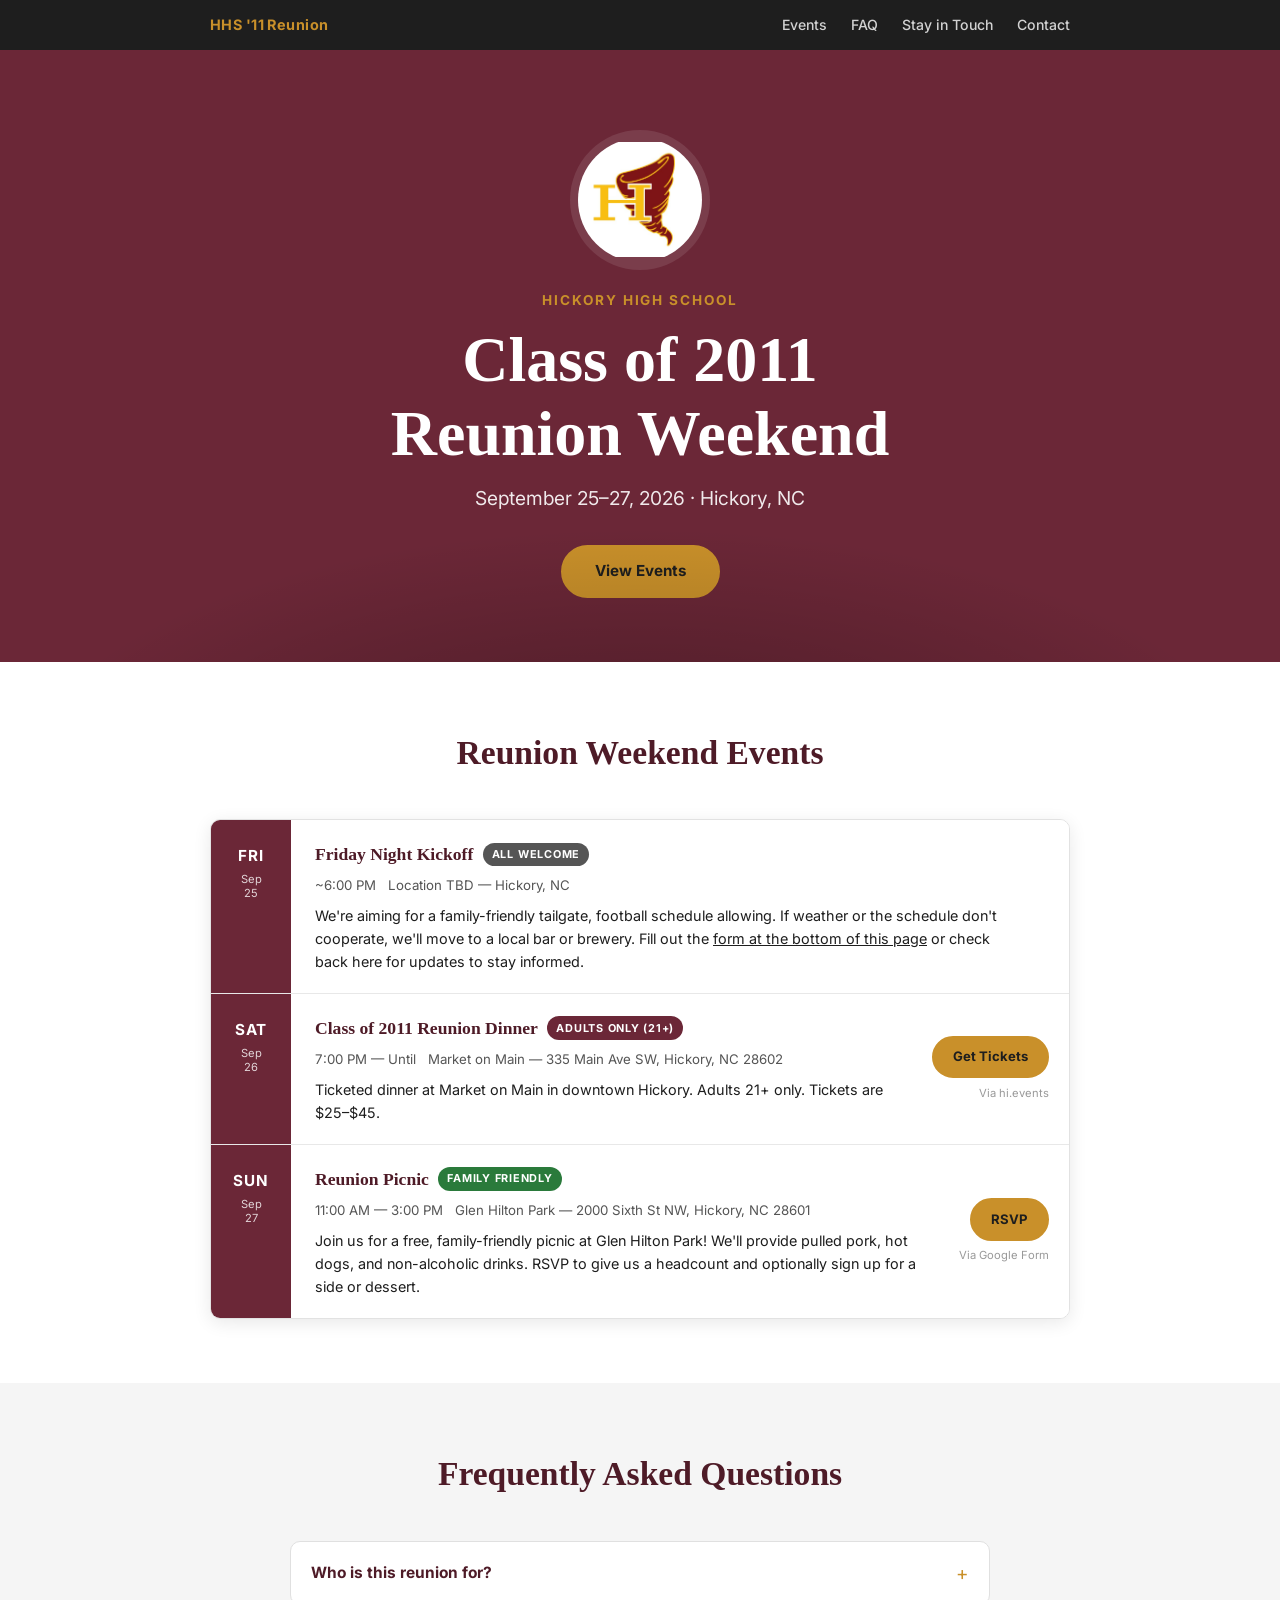
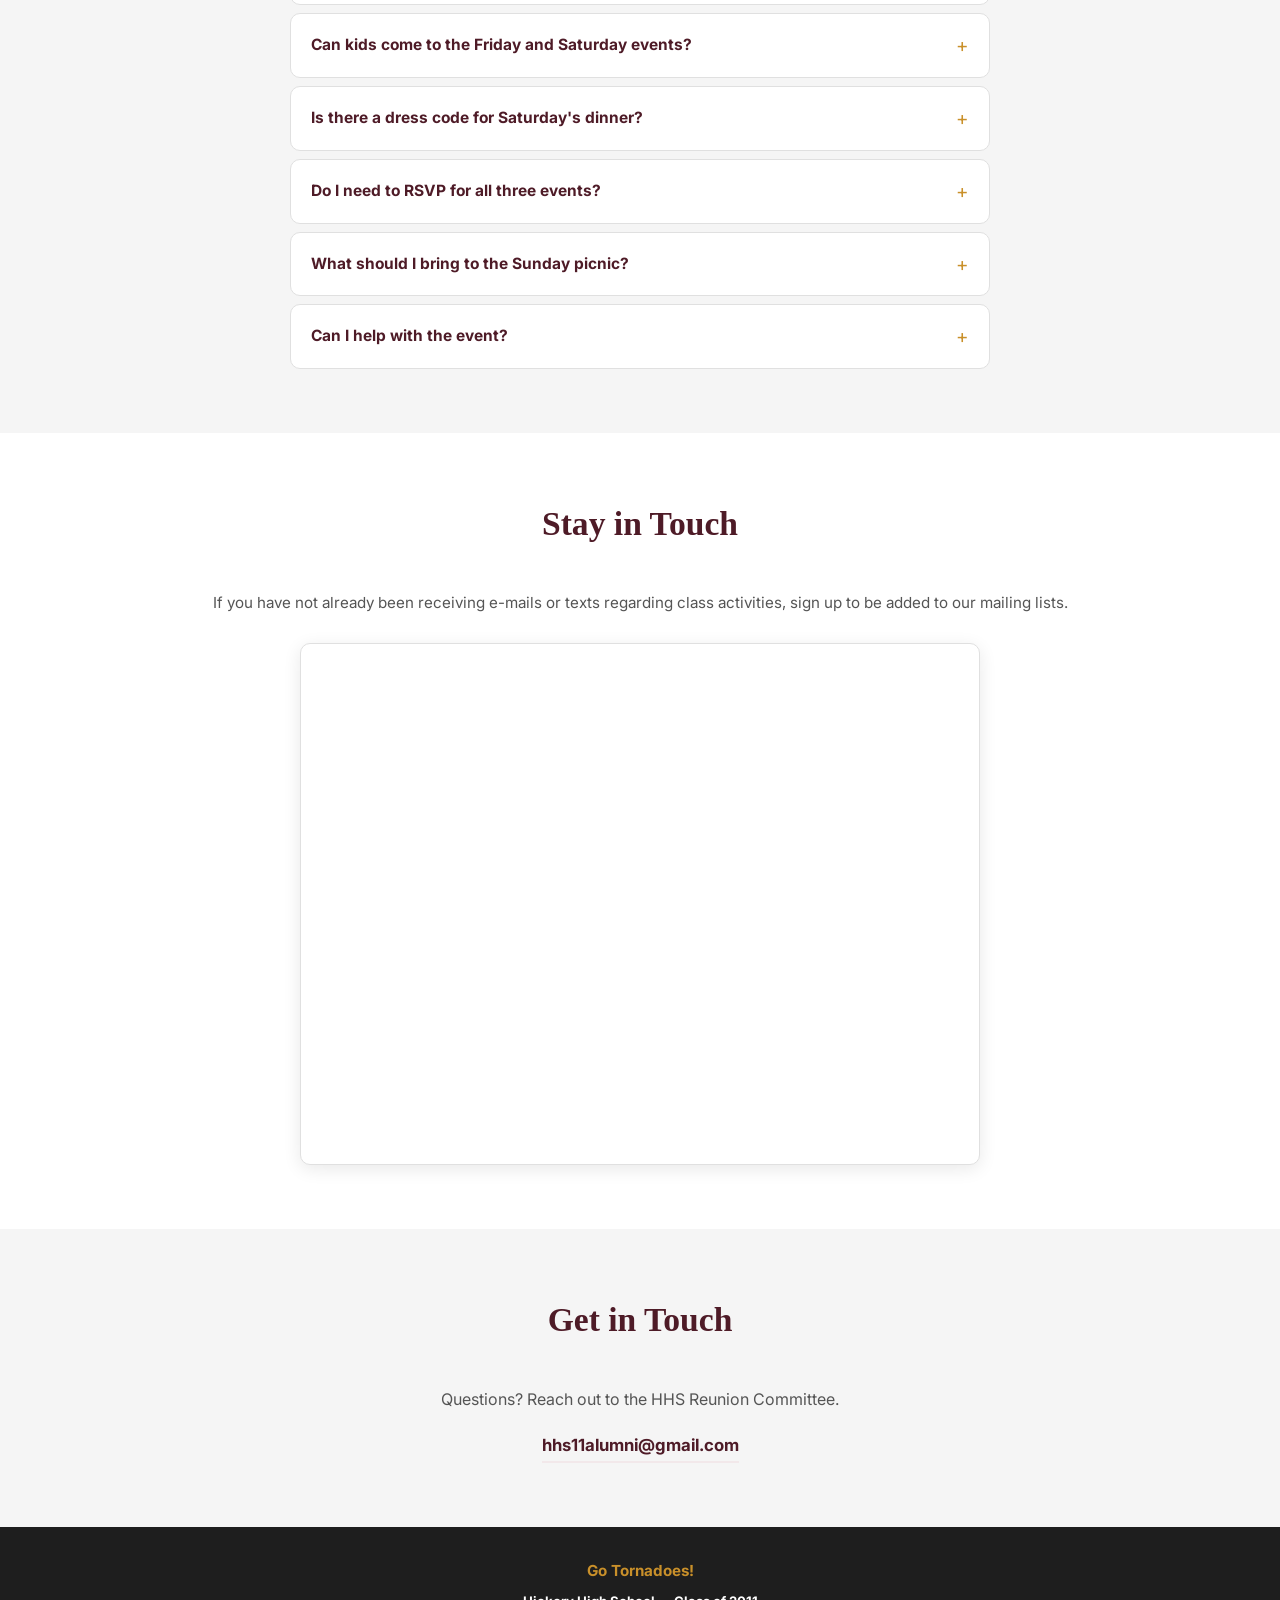
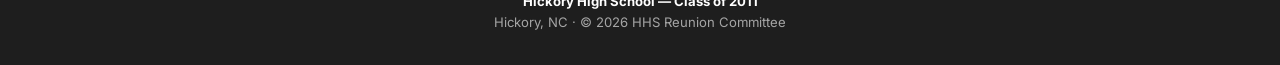
==== index.html @ 671967cd "Update copy" ====
<!DOCTYPE html>
<html lang="en">
<head>
  <meta charset="UTF-8" />
  <meta name="viewport" content="width=device-width, initial-scale=1.0" />
  <title>HHS Class of 2011 Reunion</title>
  <meta name="description" content="Hickory High School Class of 2011 Reunion — September 25–27, 2026 · Hickory, NC" />
  <link rel="preconnect" href="https://fonts.googleapis.com" />
  <link rel="preconnect" href="https://fonts.gstatic.com" crossorigin />
  <link href="https://fonts.googleapis.com/css2?family=Inter:wght@400;500;700&display=swap" rel="stylesheet" />
  <link rel="stylesheet" href="style.css" />
</head>
<body>

  <!-- ── Nav ───────────────────────────────────────────────── -->
  <nav class="site-nav" aria-label="Site navigation">
    <div class="container">
      <a class="nav-brand" href="#">HHS '11 Reunion</a>
      <ul class="nav-links">
        <li><a href="#events">Events</a></li>
        <li><a href="#faq">FAQ</a></li>
        <li><a href="#stay-in-touch">Stay in Touch</a></li>
        <li><a href="#contact">Contact</a></li>
      </ul>
    </div>
  </nav>

  <!-- ── Hero ──────────────────────────────────────────────── -->
  <header class="hero">
    <div class="container">
      <img class="hero-logo" src="logo.jpg" alt="Hickory High School Red Tornadoes" />
      <p class="hero-eyebrow">Hickory High School</p>
      <h1 class="hero-title">Class of 2011<br>Reunion Weekend</h1>
      <p class="hero-sub">September 25&ndash;27, 2026 &middot; Hickory, NC</p>
      <a class="btn btn-gold" href="#events">View Events</a>
    </div>
  </header>

  <!-- ── Events (agenda) ───────────────────────────────────── -->
  <section class="section" id="events">
    <div class="container">
      <h2 class="section-title">Reunion Weekend Events</h2>

      <div class="agenda" role="list">

        <!-- Friday -->
        <div class="agenda-row" role="listitem">
          <div class="agenda-day">
            <span class="agenda-day-name">Fri</span>
            <span class="agenda-day-date">Sep<br>25</span>
          </div>
          <div class="agenda-content">
            <div class="agenda-header">
              <span class="agenda-name">Friday Night Kickoff</span>
              <span class="event-badge badge--all">All Welcome</span>
            </div>
            <div class="agenda-meta">
              <span>~6:00 PM</span>
              <span>Location TBD &mdash; Hickory, NC</span>
            </div>
            <p class="agenda-desc">
              We're aiming for a family-friendly tailgate, football schedule allowing.
              If weather or the schedule don't cooperate, we'll move to a local bar or brewery.
              Fill out the <a href="#stay-in-touch">form at the bottom of this page</a> or check back here for updates to stay informed.
            </p>
          </div>
          <div class="agenda-action">
          </div>
        </div>

        <!-- Saturday -->
        <div class="agenda-row" role="listitem">
          <div class="agenda-day">
            <span class="agenda-day-name">Sat</span>
            <span class="agenda-day-date">Sep<br>26</span>
          </div>
          <div class="agenda-content">
            <div class="agenda-header">
              <span class="agenda-name">Class of 2011 Reunion Dinner</span>
              <span class="event-badge badge--adults">Adults Only (21+)</span>
            </div>
            <div class="agenda-meta">
              <span>7:00 PM &mdash; Until</span>
              <span>Market on Main &mdash; 335 Main Ave SW, Hickory, NC 28602</span>
            </div>
            <p class="agenda-desc">
              Ticketed dinner at Market on Main in downtown Hickory. Adults 21+ only.
              Tickets are $25&ndash;$45.
            </p>
          </div>
          <div class="agenda-action">
            <a class="btn-rsvp active" href="https://app.hi.events/event/7826/market-on-main-dinner" target="_blank" rel="noopener">Get Tickets</a>
            <span class="rsvp-label">Via hi.events</span>
          </div>
        </div>

        <!-- Sunday -->
        <div class="agenda-row" role="listitem">
          <div class="agenda-day">
            <span class="agenda-day-name">Sun</span>
            <span class="agenda-day-date">Sep<br>27</span>
          </div>
          <div class="agenda-content">
            <div class="agenda-header">
              <span class="agenda-name">Reunion Picnic</span>
              <span class="event-badge badge--family">Family Friendly</span>
            </div>
            <div class="agenda-meta">
              <span>11:00 AM &mdash; 3:00 PM</span>
              <span>Glen Hilton Park &mdash; 2000 Sixth St NW, Hickory, NC 28601</span>
            </div>
            <p class="agenda-desc">
              Join us for a free, family-friendly picnic at Glen Hilton Park!
              We'll provide pulled pork, hot dogs, and non-alcoholic drinks.
              RSVP to give us a headcount and optionally sign up for a side or dessert.
            </p>
          </div>
          <div class="agenda-action">
            <a class="btn-rsvp active" href="https://forms.gle/G8534z39bwpqiwjw9" target="_blank" rel="noopener">RSVP</a>
            <span class="rsvp-label">Via Google Form</span>
          </div>
        </div>

      </div><!-- /.agenda -->
    </div>
  </section>

  <!-- ── FAQ ──────────────────────────────────────────────────── -->
  <section class="section section--alt" id="faq">
    <div class="container">
      <h2 class="section-title">Frequently Asked Questions</h2>
      <div class="faq-list">

        <details>
          <summary>Who is this reunion for?</summary>
          <div class="faq-answer">
            <p>This reunion is open to anyone who attended Hickory High School as part of the Class of 2011 &mdash; whether or not you graduated. If you transferred or your plans changed, you're still welcome.</p>
            <p>For the Saturday evening dinner, each class member may bring one ticketed guest.</p>
          </div>
        </details>

        <details>
          <summary>Can kids come to the Friday and Saturday events?</summary>
          <div class="faq-answer">
            <p><strong>Friday:</strong> We're aiming for a family-friendly tailgate, football schedule allowing. If weather or the schedule require us to move to a bar or brewery, the event would be adults only. We'll confirm details as soon as possible.</p>
            <p><strong>Saturday dinner:</strong> Adults 21+ only.</p>
            <p><strong>Sunday picnic:</strong> Family friendly, kids are welcome!</p>
          </div>
        </details>

        <details>
          <summary>Is there a dress code for Saturday's dinner?</summary>
          <div class="faq-answer">
            <p>TBD &mdash; check back for updates as we get closer to the event.</p>
          </div>
        </details>

        <details>
          <summary>Do I need to RSVP for all three events?</summary>
          <div class="faq-answer">
            <p><strong>Friday:</strong> No RSVP needed. Sign up at the bottom of the page to receive updates on the location and details.</p>
            <p><strong>Saturday:</strong> Yes &mdash; a ticket is required. <a href="https://app.hi.events/event/7826/market-on-main-dinner" target="_blank" rel="noopener">Purchase tickets here</a>.</p>
            <p><strong>Sunday:</strong> No ticket required, but please <a href="https://forms.gle/G8534z39bwpqiwjw9" target="_blank" rel="noopener">fill out the RSVP form</a> to help us get a headcount and optionally sign up for a side or dessert.</p>
          </div>
        </details>

        <details>
          <summary>What should I bring to the Sunday picnic?</summary>
          <div class="faq-answer">
            <p>We'll be providing pulled pork, hot dogs, and drinks. Use the RSVP form to sign up for a side or dessert to share.</p>
          </div>
        </details>

        <details>
          <summary>Can I help with the event?</summary>
          <div class="faq-answer">
            <p>Yes! If you'd like to volunteer or help with any of the events, send us a message at <a href="mailto:hhs11alumni@gmail.com">hhs11alumni@gmail.com</a>.</p>
          </div>
        </details>

      </div>
    </div>
  </section>

  <!-- ── Stay in Touch ─────────────────────────────────────── -->
  <section class="section" id="stay-in-touch">
    <div class="container">
      <h2 class="section-title">Stay in Touch</h2>
      <p class="stay-intro">If you have not already been receiving e-mails or texts regarding class activities, sign up to be added to our mailing lists.</p>
      <div class="form-embed-wrapper">
        <iframe
          src="https://docs.google.com/forms/d/e/1FAIpQLSdCavh5QezKf--BuczPzMmnY-J4u5Gs0GdCN1JF66yBt_H6Gw/viewform?embedded=true"
          width="100%"
          height="520"
          frameborder="0"
          marginheight="0"
          marginwidth="0"
          title="Stay in Touch signup form"
          loading="lazy">
          Loading form&hellip;
        </iframe>
      </div>
    </div>
  </section>

  <!-- ── Contact ────────────────────────────────────────────── -->
  <section class="section section--alt" id="contact">
    <div class="container">
      <h2 class="section-title">Get in Touch</h2>
      <div class="contact-box">
        <p>Questions? Reach out to the HHS Reunion Committee.</p>
        <a class="contact-email" href="mailto:hhs11alumni@gmail.com">
          hhs11alumni@gmail.com
        </a>
      </div>
    </div>
  </section>

  <!-- ── Footer ─────────────────────────────────────────────── -->
  <footer class="site-footer">
    <div class="container">
      <span class="go-tornadoes">Go Tornadoes!</span>
      <p>
        <strong>Hickory High School &mdash; Class of 2011</strong><br>
        Hickory, NC &middot; &copy; 2026 HHS Reunion Committee
      </p>
    </div>
  </footer>

</body>
</html>
---- style.css ----
/* ── Brand tokens ─────────────────────────────────────────── */
:root {
  --garnet:       #6B2737;
  --garnet-dark:  #4e1b27;
  --garnet-light: #f2e8ea;
  --gold:         #C9902A;
  --gold-light:   #fdf6e8;
  --charcoal:     #1e1e1e;
  --gray:         #555;
  --gray-light:   #f5f5f5;
  --white:        #ffffff;

  --badge-adults: var(--garnet);
  --badge-family: #2a7a3b;
  --badge-all:    #555;

  --radius: 10px;
  --shadow: 0 4px 18px rgba(0,0,0,.09);
  --font-sans: 'Inter', system-ui, -apple-system, sans-serif;
  --font-serif: Georgia, 'Times New Roman', serif;
}

/* ── Reset ────────────────────────────────────────────────── */
*, *::before, *::after { box-sizing: border-box; margin: 0; padding: 0; }
html { scroll-behavior: smooth; }
body {
  font-family: var(--font-sans);
  color: var(--charcoal);
  background: var(--white);
  line-height: 1.6;
}
img { display: block; max-width: 100%; }
a { color: inherit; }

/* ── Utility ──────────────────────────────────────────────── */
.container {
  max-width: 900px;
  margin-inline: auto;
  padding-inline: 1.25rem;
}
.section { padding-block: 4rem; }
.section--alt { background: var(--gray-light); }
.section-title {
  font-family: var(--font-serif);
  font-size: clamp(1.6rem, 3vw, 2.1rem);
  color: var(--garnet-dark);
  text-align: center;
  margin-bottom: 2.5rem;
}

/* ── Nav ──────────────────────────────────────────────────── */
.site-nav {
  background: var(--charcoal);
  padding-block: .75rem;
  position: sticky;
  top: 0;
  z-index: 100;
}
.site-nav .container {
  display: flex;
  align-items: center;
  justify-content: space-between;
  gap: 1rem;
  flex-wrap: wrap;
}
.nav-brand {
  font-weight: 700;
  font-size: .9rem;
  color: var(--gold);
  text-decoration: none;
  letter-spacing: .03em;
}
.nav-links {
  display: flex;
  gap: 1.5rem;
  list-style: none;
}
.nav-links a {
  color: rgba(255,255,255,.8);
  text-decoration: none;
  font-size: .88rem;
  font-weight: 500;
  transition: color .2s;
}
.nav-links a:hover { color: var(--gold); }

/* ── Hero ─────────────────────────────────────────────────── */
.hero {
  background: var(--garnet);
  color: var(--white);
  text-align: center;
  padding-block: 5rem 4rem;
  position: relative;
  overflow: hidden;
}
.hero::before {
  content: '';
  position: absolute;
  inset: 0;
  background: radial-gradient(ellipse 70% 60% at 50% 120%, rgba(0,0,0,.3) 0%, transparent 70%);
  pointer-events: none;
}
.hero-eyebrow {
  font-size: .85rem;
  font-weight: 700;
  letter-spacing: .14em;
  text-transform: uppercase;
  color: var(--gold);
  margin-bottom: .75rem;
}
.hero-title {
  font-family: var(--font-serif);
  font-size: clamp(2.4rem, 6vw, 4rem);
  line-height: 1.15;
  margin-bottom: .75rem;
}
.hero-sub {
  font-size: clamp(1rem, 2.5vw, 1.2rem);
  opacity: .9;
  margin-bottom: 2rem;
}
.hero-logo {
  width: 140px;
  height: 140px;
  object-fit: contain;
  margin-inline: auto;
  margin-bottom: 1.25rem;
  border-radius: 50%;
  background: rgba(255,255,255,.1);
  padding: .5rem;
}
.btn {
  display: inline-block;
  padding: .75rem 2rem;
  border-radius: 50px;
  font-weight: 700;
  font-size: .95rem;
  text-decoration: none;
  transition: background .2s, color .2s, transform .15s;
  cursor: pointer;
}
.btn-gold {
  background: var(--gold);
  color: var(--charcoal);
  border: 2px solid var(--gold);
}
.btn-gold:hover { background: transparent; color: var(--gold); transform: translateY(-2px); }

/* ── Agenda ───────────────────────────────────────────────── */
.agenda {
  border: 1px solid #e2e2e2;
  border-radius: var(--radius);
  overflow: hidden;
  box-shadow: var(--shadow);
}

.agenda-row {
  display: grid;
  grid-template-columns: 80px 1fr auto;
  gap: 0;
  align-items: start;
  border-bottom: 1px solid #e8e8e8;
  background: var(--white);
  transition: background .15s;
}
.agenda-row:last-child { border-bottom: none; }
.agenda-row:hover { background: var(--gold-light); }

/* Day label column */
.agenda-day {
  background: var(--garnet);
  color: var(--white);
  padding: 1.5rem .75rem;
  text-align: center;
  display: flex;
  flex-direction: column;
  align-items: center;
  justify-content: flex-start;
  align-self: stretch;
}
.agenda-day-name {
  font-weight: 700;
  font-size: .95rem;
  letter-spacing: .05em;
  text-transform: uppercase;
}
.agenda-day-date {
  font-size: .7rem;
  opacity: .8;
  margin-top: .2rem;
  line-height: 1.3;
}

/* Main content column */
.agenda-content {
  padding: 1.25rem 1.5rem;
  display: flex;
  flex-direction: column;
  gap: .4rem;
}
.agenda-header {
  display: flex;
  align-items: center;
  gap: .6rem;
  flex-wrap: wrap;
}
.agenda-name {
  font-family: var(--font-serif);
  font-size: 1.1rem;
  color: var(--garnet-dark);
  font-weight: 700;
}
.event-badge {
  display: inline-block;
  font-size: .68rem;
  font-weight: 700;
  letter-spacing: .07em;
  text-transform: uppercase;
  color: var(--white);
  padding: .2rem .55rem;
  border-radius: 50px;
}
.badge--adults { background: var(--badge-adults); }
.badge--family { background: var(--badge-family); }
.badge--all    { background: var(--badge-all); }

.agenda-meta {
  font-size: .83rem;
  color: var(--gray);
  display: flex;
  flex-wrap: wrap;
  gap: .2rem .75rem;
}
.agenda-desc {
  font-size: .9rem;
  color: var(--charcoal);
  margin-top: .1rem;
}

/* RSVP column */
.agenda-action {
  padding: 1.25rem 1.25rem 1.25rem .5rem;
  display: flex;
  flex-direction: column;
  align-items: flex-end;
  justify-content: center;
  gap: .4rem;
  align-self: stretch;
}
.btn-rsvp {
  white-space: nowrap;
  display: inline-block;
  padding: .55rem 1.2rem;
  border-radius: 50px;
  font-weight: 700;
  font-size: .82rem;
  text-decoration: none;
  background: var(--gray-light);
  color: var(--gray);
  border: 2px solid #d0d0d0;
  cursor: default;
  transition: background .2s, color .2s, transform .15s;
}
.btn-rsvp.active {
  background: var(--gold);
  color: var(--charcoal);
  border-color: var(--gold);
  cursor: pointer;
}
.btn-rsvp.active:hover { background: #b07d22; border-color: #b07d22; transform: translateY(-1px); }
.rsvp-label {
  font-size: .7rem;
  color: #999;
  white-space: nowrap;
}

/* Mobile: stack columns */
@media (max-width: 600px) {
  .agenda-row {
    grid-template-columns: 64px 1fr;
    grid-template-rows: auto auto;
  }
  .agenda-day {
    grid-row: 1;
    grid-column: 1;
    padding: 1rem .5rem;
  }
  .agenda-content {
    grid-row: 1;
    grid-column: 2;
    padding: 1rem;
  }
  .agenda-action {
    grid-row: 2;
    grid-column: 1 / -1;
    flex-direction: row;
    align-items: center;
    justify-content: flex-end;
    padding: .75rem 1rem;
    border-top: 1px solid #eee;
  }
}

/* ── FAQ ──────────────────────────────────────────────────── */
.faq-list {
  max-width: 700px;
  margin-inline: auto;
  display: flex;
  flex-direction: column;
  gap: .5rem;
}
.faq-list details {
  border: 1px solid #e0e0e0;
  border-radius: var(--radius);
  background: var(--white);
  overflow: hidden;
}
.faq-list details[open] {
  border-color: var(--garnet-light);
}
.faq-list summary {
  font-weight: 700;
  font-size: .97rem;
  padding: 1rem 1.25rem;
  cursor: pointer;
  list-style: none;
  display: flex;
  justify-content: space-between;
  align-items: center;
  gap: 1rem;
  color: var(--garnet-dark);
}
.faq-list summary::-webkit-details-marker { display: none; }
.faq-list summary::after {
  content: '+';
  font-size: 1.2rem;
  font-weight: 400;
  color: var(--gold);
  flex-shrink: 0;
  transition: transform .2s;
}
.faq-list details[open] summary::after {
  transform: rotate(45deg);
}
.faq-list details[open] summary {
  border-bottom: 1px solid var(--garnet-light);
}
.faq-answer {
  padding: 1rem 1.25rem;
  font-size: .92rem;
  color: var(--charcoal);
  line-height: 1.65;
}
.faq-answer p + p { margin-top: .6rem; }

/* ── Stay in Touch ────────────────────────────────────────── */
.stay-intro {
  text-align: center;
  color: var(--gray);
  font-size: .95rem;
  margin-bottom: 1.75rem;
}
.form-embed-wrapper {
  max-width: 680px;
  margin-inline: auto;
  border: 1px solid #e0e0e0;
  border-radius: var(--radius);
  overflow: hidden;
  box-shadow: var(--shadow);
  background: var(--white);
}
.form-embed-wrapper iframe {
  display: block;
  width: 100%;
}

/* ── Contact ──────────────────────────────────────────────── */
.contact-box {
  max-width: 500px;
  margin-inline: auto;
  text-align: center;
}
.contact-box p { color: var(--gray); margin-bottom: 1.25rem; }
.contact-email {
  display: inline-block;
  font-size: 1.05rem;
  font-weight: 700;
  color: var(--garnet-dark);
  text-decoration: none;
  border-bottom: 2px solid var(--garnet-light);
  padding-bottom: .1rem;
  transition: border-color .2s;
}
.contact-email:hover { border-color: var(--garnet); }

/* ── Footer ───────────────────────────────────────────────── */
.site-footer {
  background: var(--charcoal);
  color: rgba(255,255,255,.6);
  text-align: center;
  padding-block: 2rem;
  font-size: .82rem;
}
.site-footer strong { color: var(--white); }
.site-footer .go-tornadoes {
  color: var(--gold);
  font-weight: 700;
  font-size: .95rem;
  display: block;
  margin-bottom: .5rem;
}
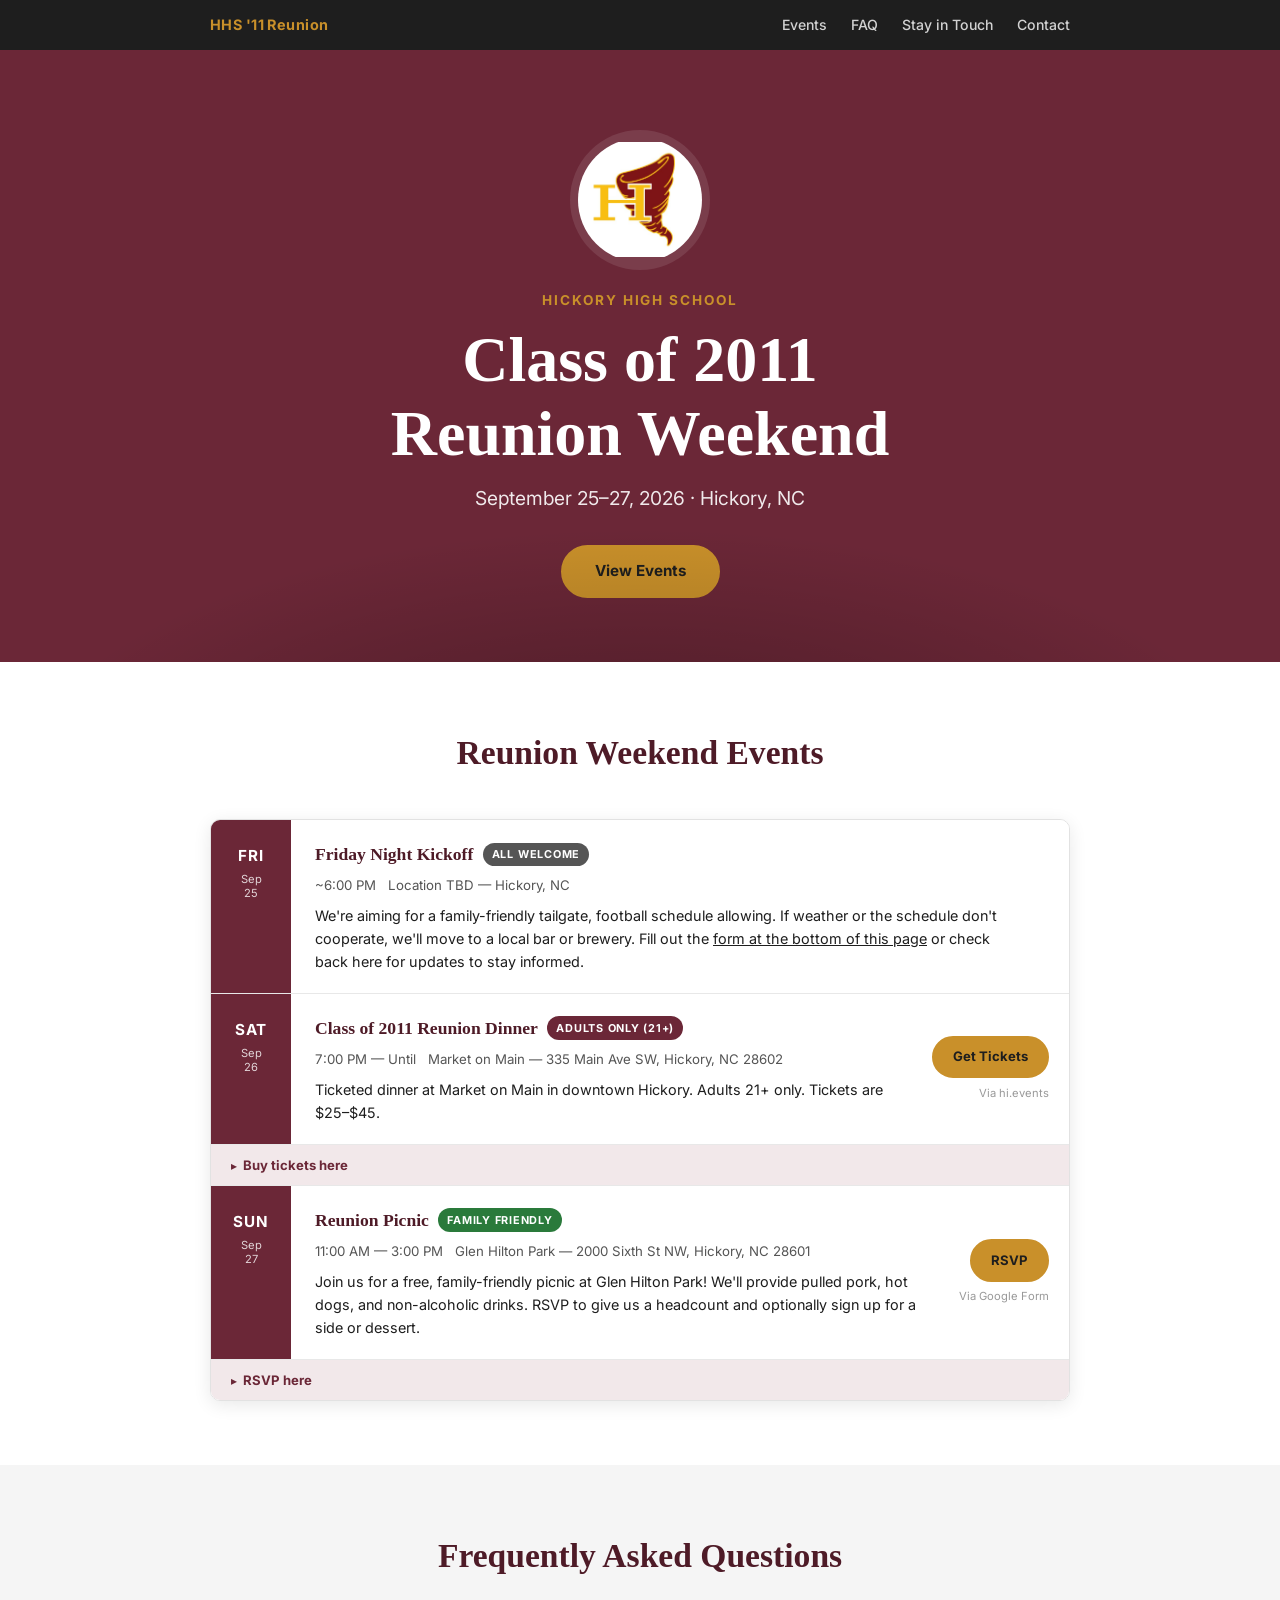
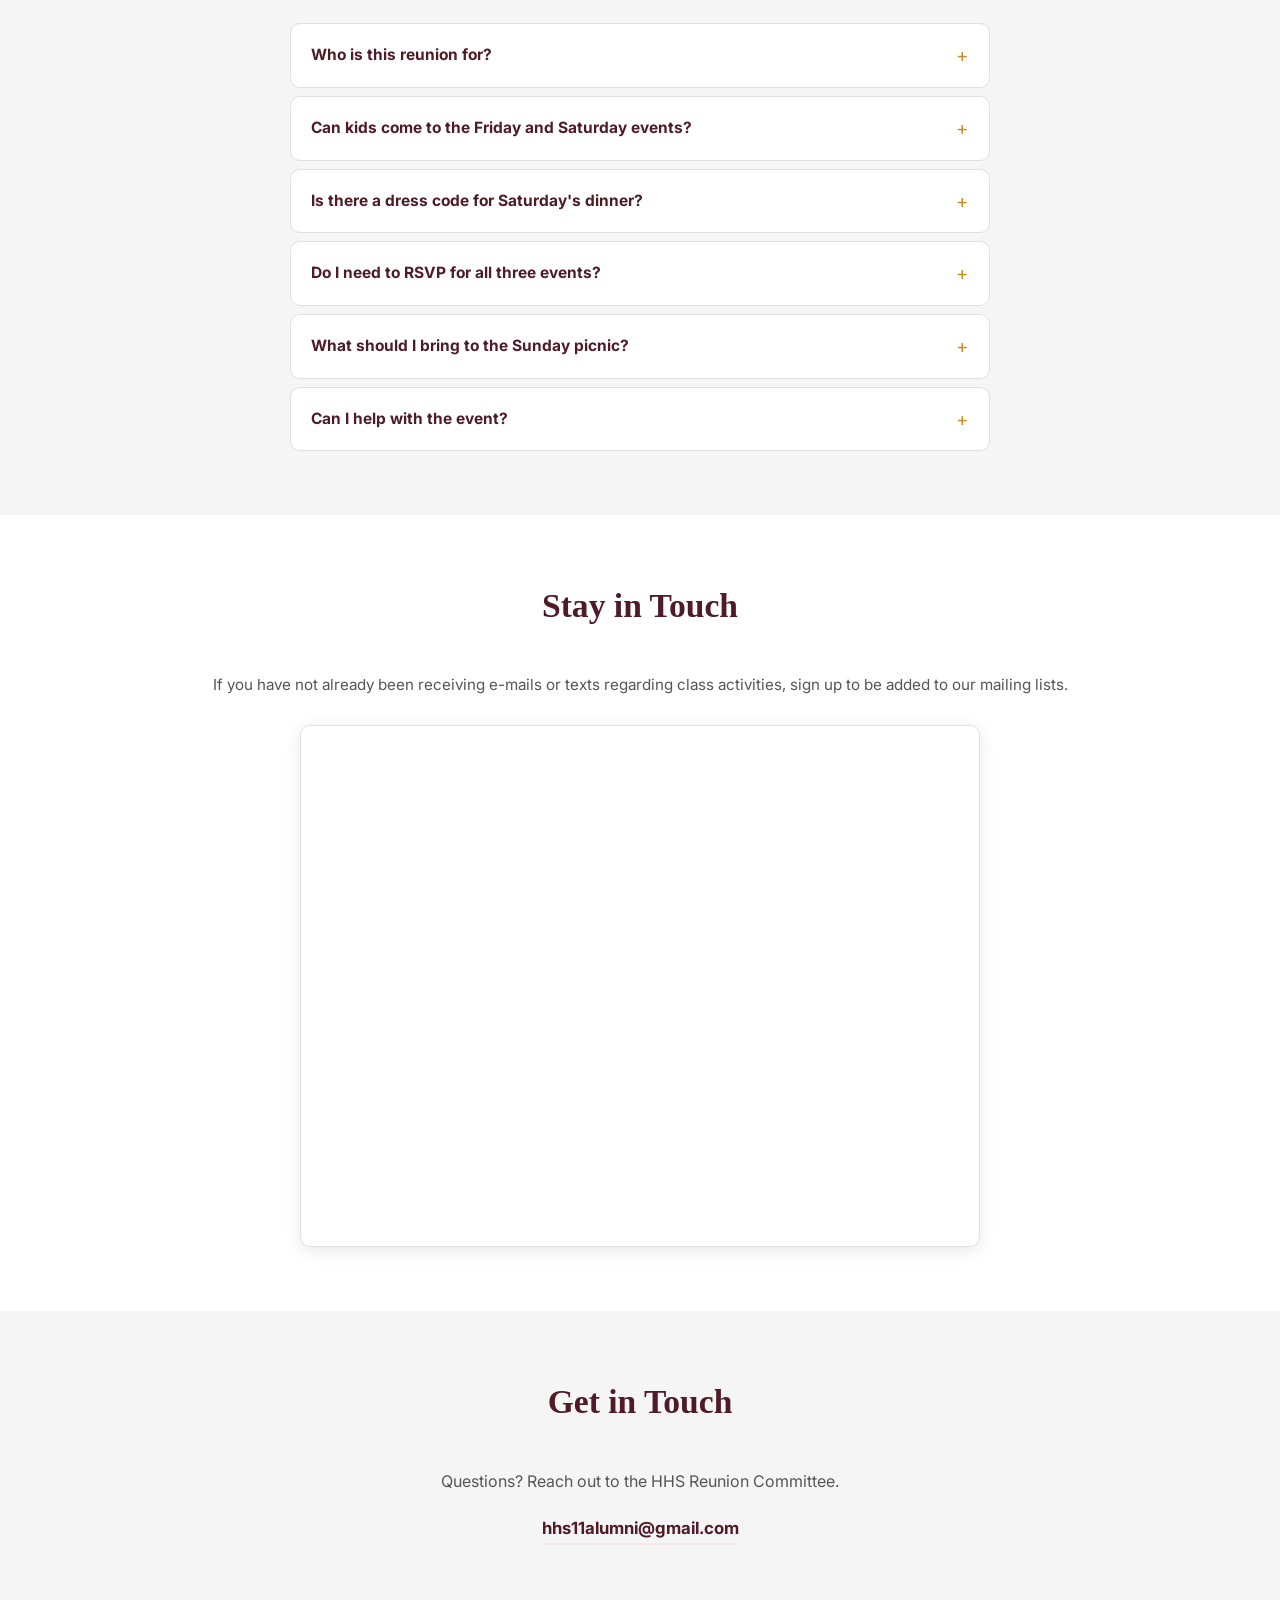
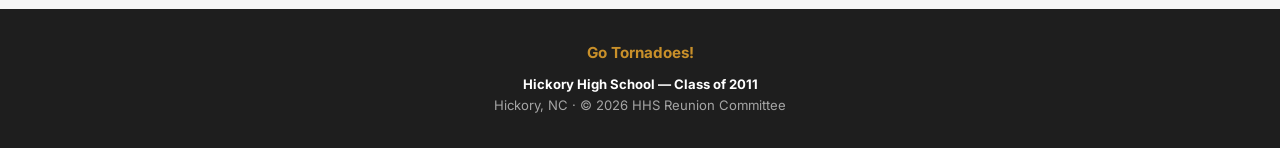
==== commit 03d0593a: "Add embedded widgets for RSVPs" ====
--- a/index.html
+++ b/index.html
@@ -92,6 +92,25 @@
             <a class="btn-rsvp active" href="https://app.hi.events/event/7826/market-on-main-dinner" target="_blank" rel="noopener">Get Tickets</a>
             <span class="rsvp-label">Via hi.events</span>
           </div>
+          <details class="agenda-embed">
+            <summary>Buy tickets here</summary>
+            <div class="agenda-embed-body">
+              <div data-hievents-id="7826"
+                data-hievents-primary-color="#820e0eff"
+                data-hievents-primary-text-color="#000000"
+                data-hievents-secondary-color="#f6ae5c"
+                data-hievents-secondary-text-color="#ffffff"
+                data-hievents-background-color="#ffffff"
+                data-hievents-widget-type="widget"
+                data-hievents-widget-version="1.0"
+                data-hievents-locale="en"
+                data-hievents-padding="20px"
+                data-hievents-autoresize="true"
+                data-hievents-continue-button-text="Continue"
+                class="hievents-widget">
+              </div>
+            </div>
+          </details>
         </div>
 
         <!-- Sunday -->
@@ -119,6 +138,19 @@
             <a class="btn-rsvp active" href="https://forms.gle/G8534z39bwpqiwjw9" target="_blank" rel="noopener">RSVP</a>
             <span class="rsvp-label">Via Google Form</span>
           </div>
+          <details class="agenda-embed">
+            <summary>RSVP here</summary>
+            <div class="agenda-embed-body">
+              <iframe
+                src="https://docs.google.com/forms/d/e/1FAIpQLScFFA4aAzyk_9C_FlSV6OvyWtxYTre0NOETAGN-IoZAKgzz3w/viewform?embedded=true"
+                width="100%"
+                height="600"
+                title="Sunday Picnic RSVP form"
+                loading="lazy">
+                Loading form&hellip;
+              </iframe>
+            </div>
+          </details>
         </div>
 
       </div><!-- /.agenda -->
@@ -227,5 +259,6 @@
     </div>
   </footer>
 
+  <script async src="https://app.hi.events/widget.js"></script>
 </body>
 </html>
--- a/style.css
+++ b/style.css
@@ -353,6 +353,41 @@
 }
 .faq-answer p + p { margin-top: .6rem; }
 
+/* ── Agenda embed (expandable form inside a row) ─────────── */
+.agenda-embed {
+  grid-column: 1 / -1;
+  border-top: 1px solid #e8e8e8;
+}
+.agenda-embed summary {
+  list-style: none;
+  cursor: pointer;
+  padding: .6rem 1.25rem;
+  font-size: .82rem;
+  font-weight: 700;
+  color: var(--garnet);
+  display: flex;
+  align-items: center;
+  gap: .4rem;
+  user-select: none;
+  background: var(--garnet-light);
+}
+.agenda-embed summary::-webkit-details-marker { display: none; }
+.agenda-embed summary::before {
+  content: '▸';
+  font-size: .75rem;
+  transition: transform .2s;
+}
+.agenda-embed[open] summary::before { transform: rotate(90deg); }
+.agenda-embed-body {
+  padding: 1.25rem;
+  background: var(--white);
+}
+.agenda-embed-body iframe {
+  display: block;
+  width: 100%;
+  border: none;
+}
+
 /* ── Stay in Touch ────────────────────────────────────────── */
 .stay-intro {
   text-align: center;
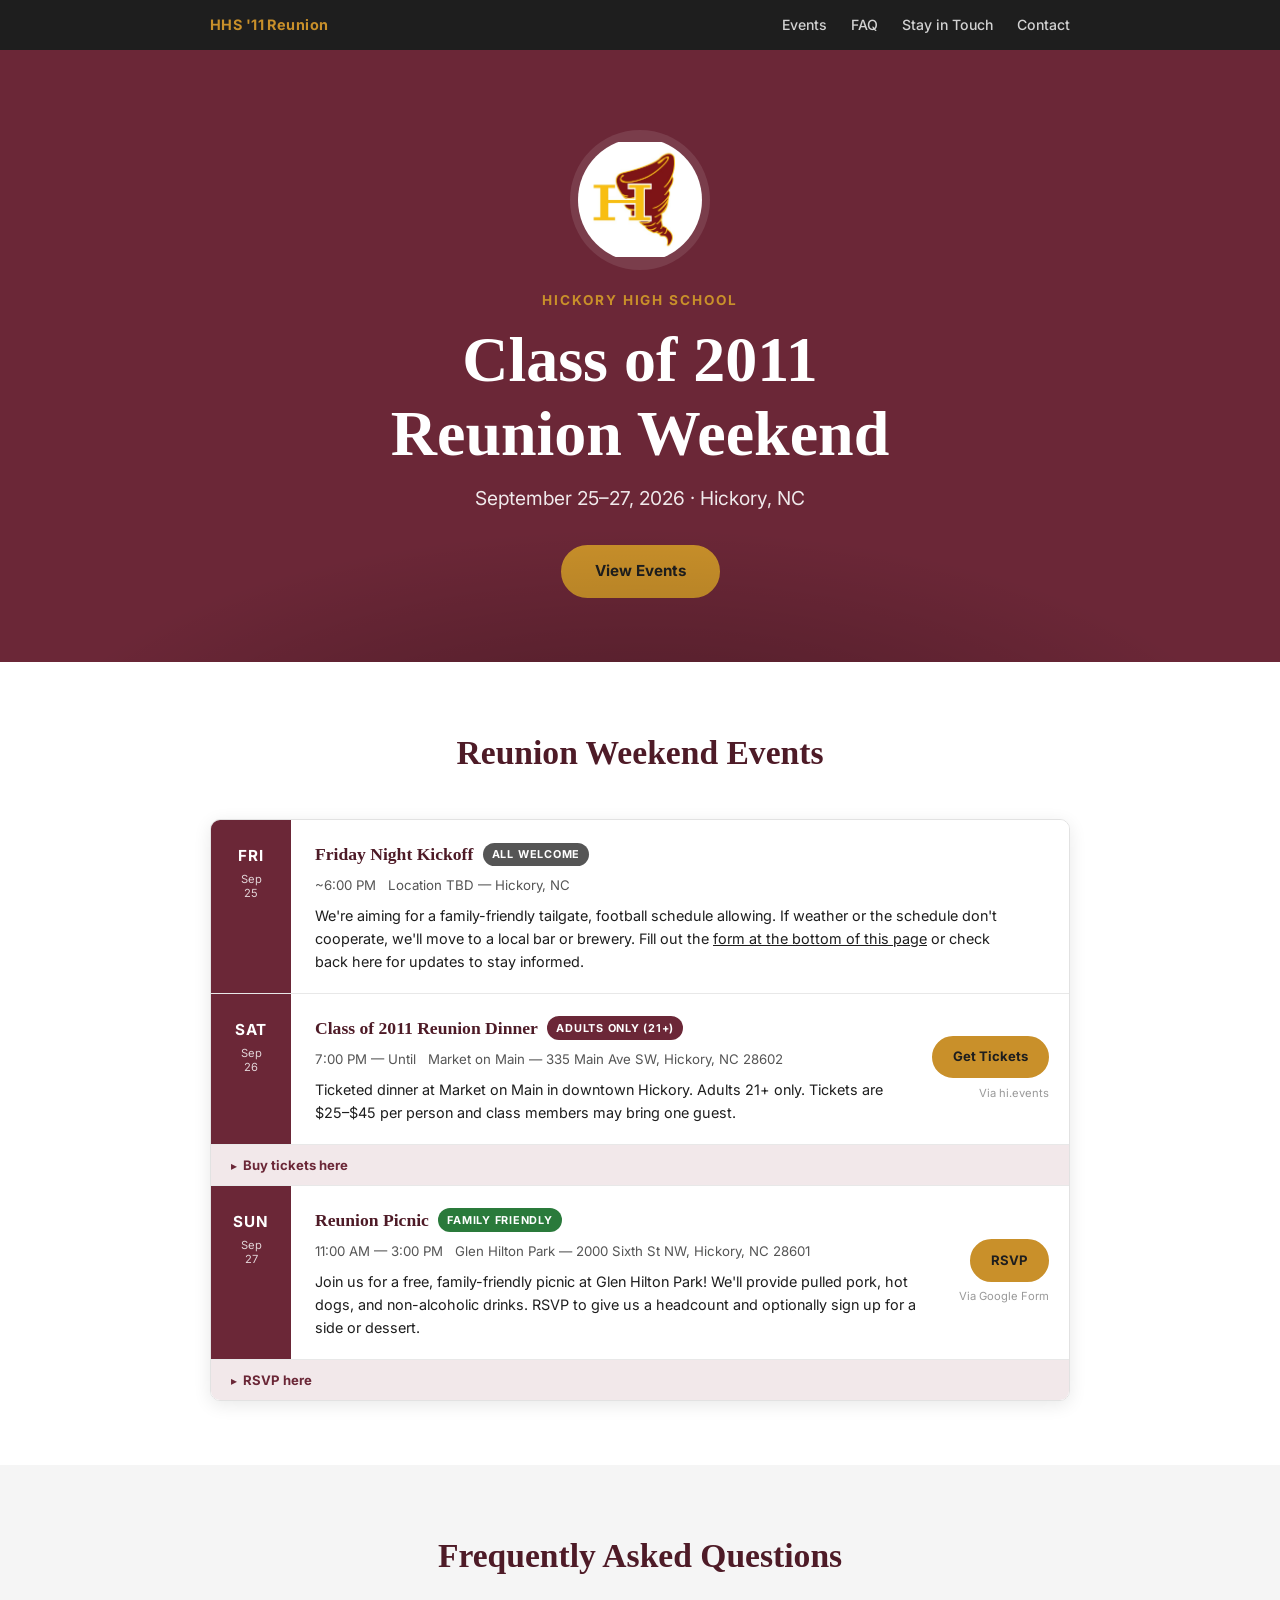
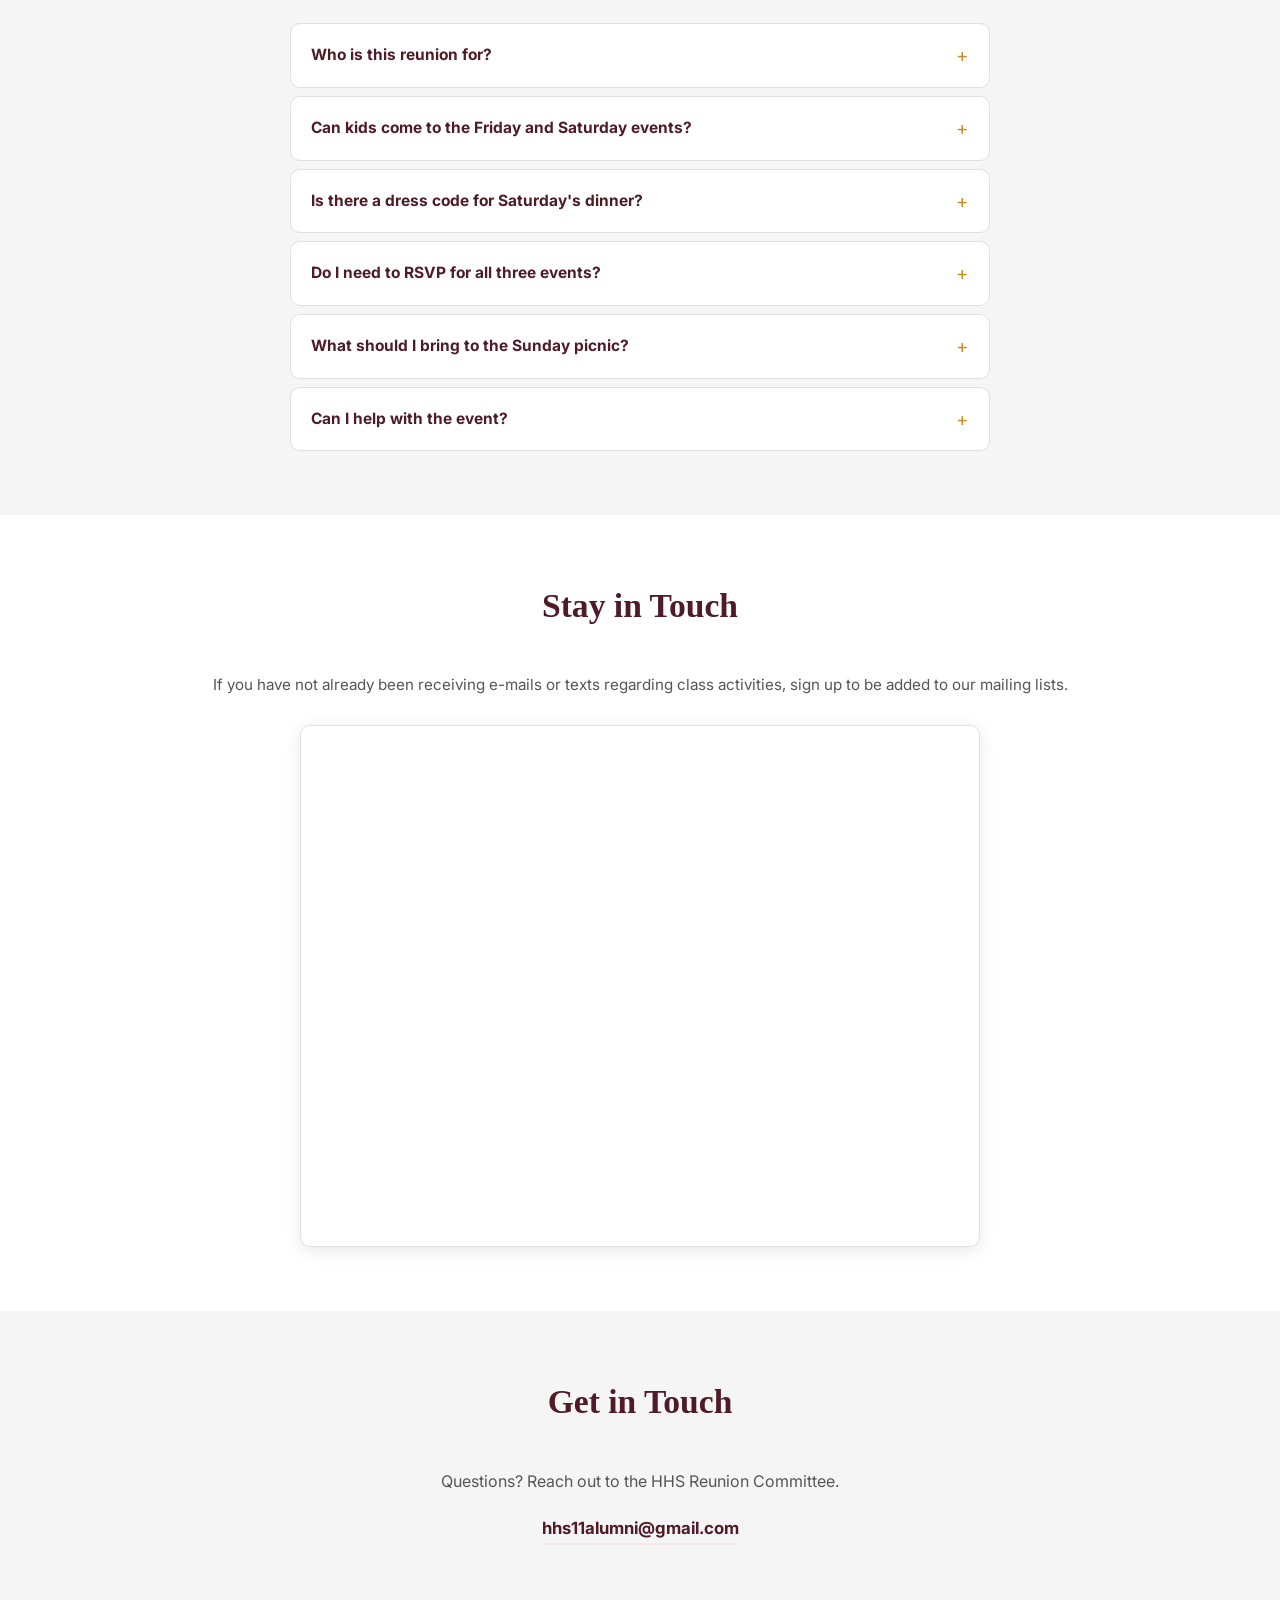
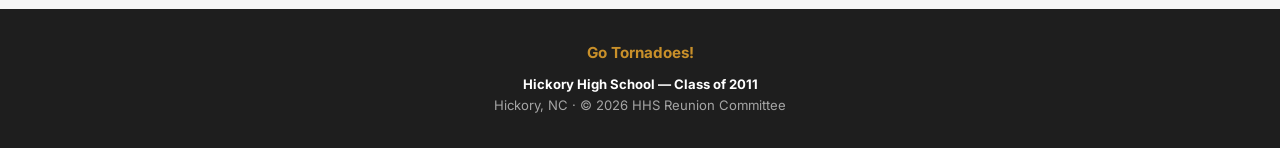
==== commit 46245eec: "Clarify ticketing as per person" ====
--- a/index.html
+++ b/index.html
@@ -85,7 +85,7 @@
             </div>
             <p class="agenda-desc">
               Ticketed dinner at Market on Main in downtown Hickory. Adults 21+ only.
-              Tickets are $25&ndash;$45.
+              Tickets are $25&ndash;$45 per person and class members may bring one guest.
             </p>
           </div>
           <div class="agenda-action">
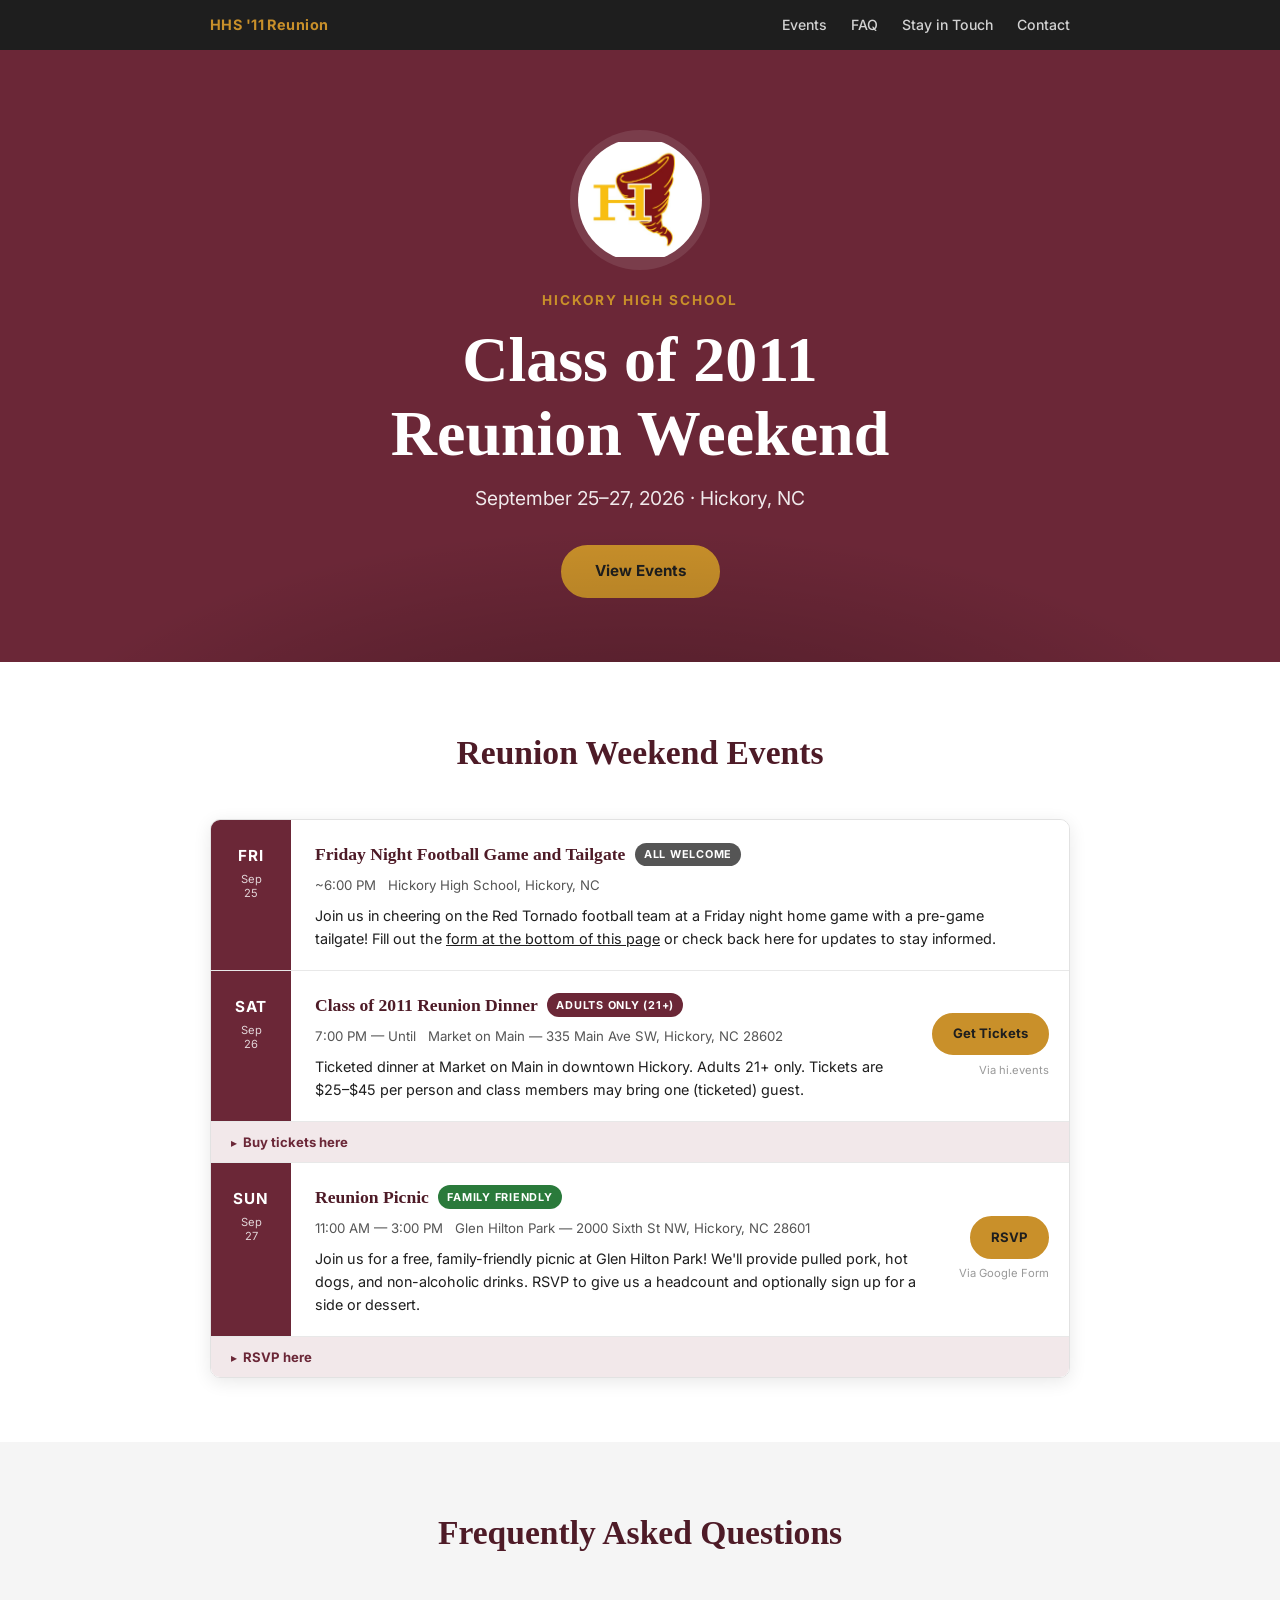
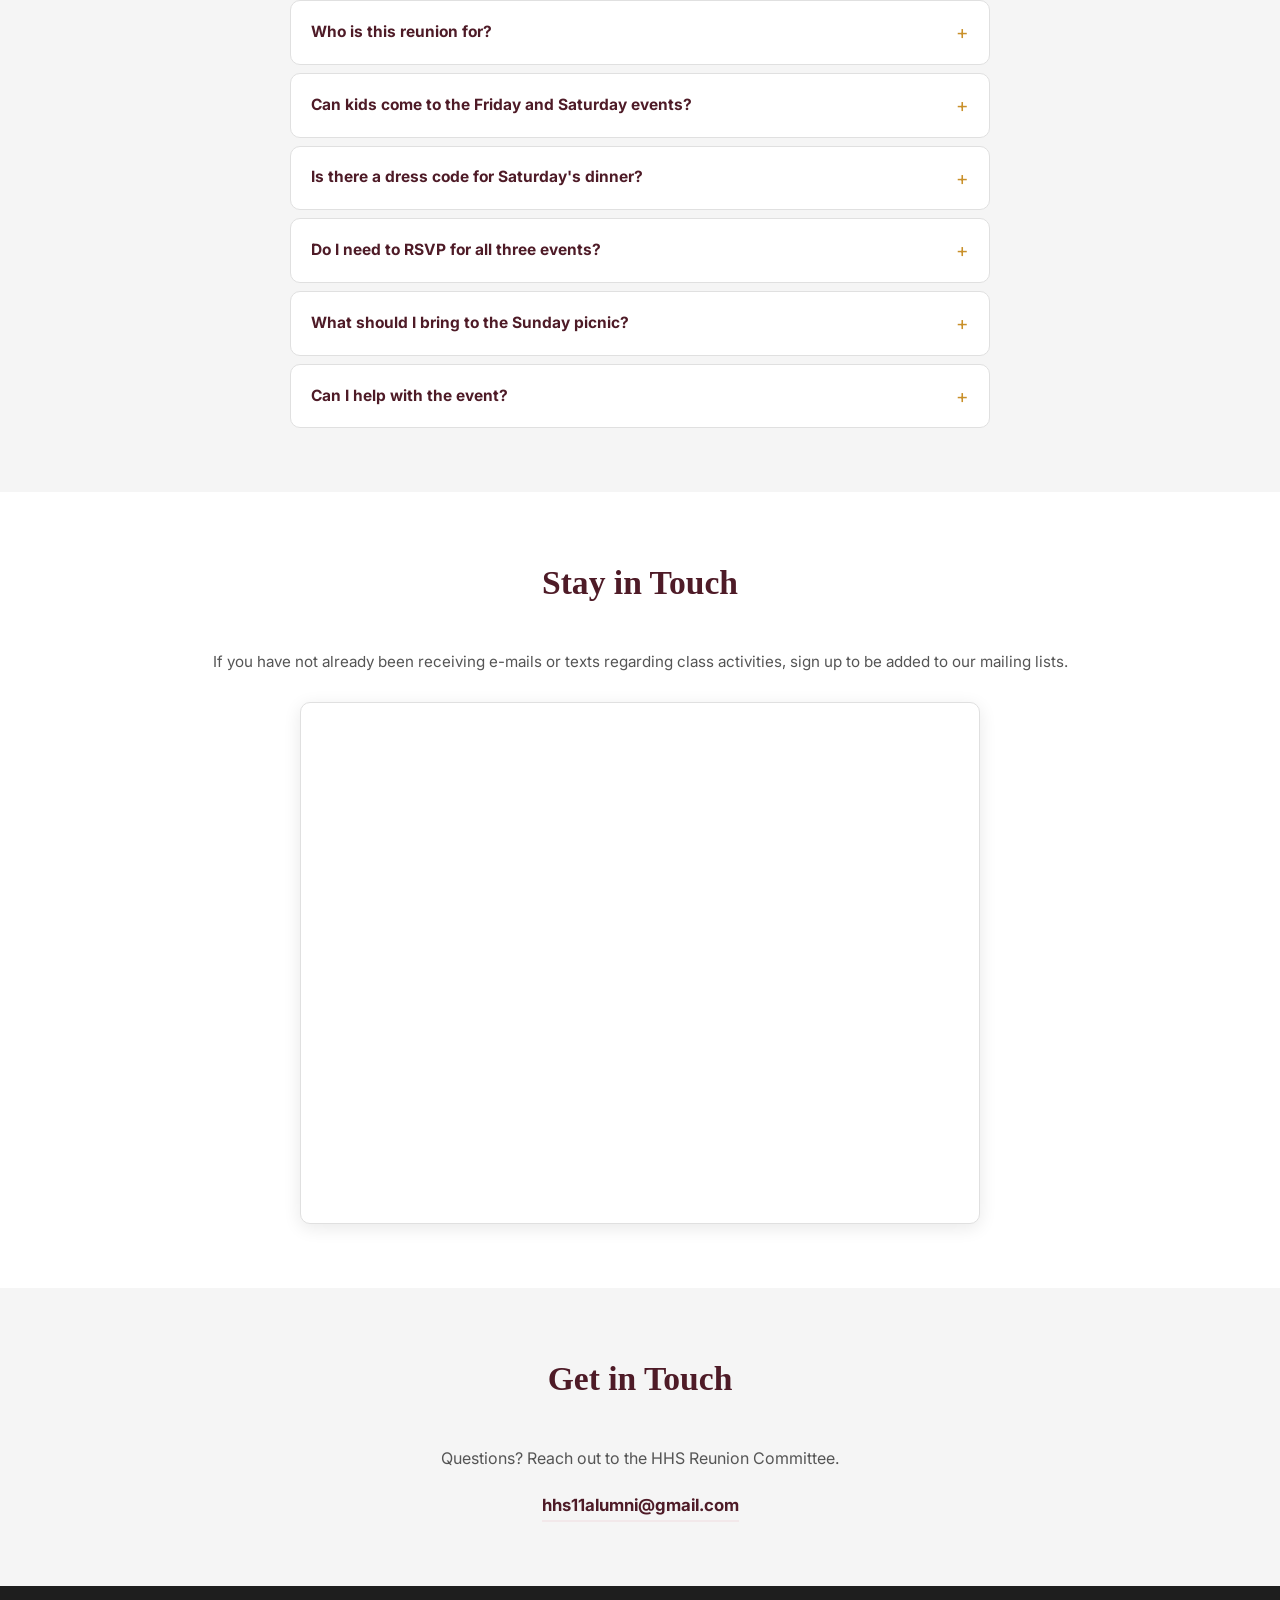
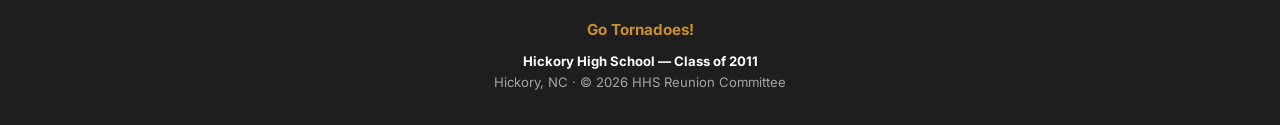
==== commit c898c0fe: "Update Friday event details" ====
--- a/index.html
+++ b/index.html
@@ -51,16 +51,15 @@
           </div>
           <div class="agenda-content">
             <div class="agenda-header">
-              <span class="agenda-name">Friday Night Kickoff</span>
+              <span class="agenda-name">Friday Night Football Game and Tailgate</span>
               <span class="event-badge badge--all">All Welcome</span>
             </div>
             <div class="agenda-meta">
               <span>~6:00 PM</span>
-              <span>Location TBD &mdash; Hickory, NC</span>
+              <span>Hickory High School, Hickory, NC</span>
             </div>
             <p class="agenda-desc">
-              We're aiming for a family-friendly tailgate, football schedule allowing.
-              If weather or the schedule don't cooperate, we'll move to a local bar or brewery.
+              Join us in cheering on the Red Tornado football team at a Friday night home game with a pre-game tailgate!
               Fill out the <a href="#stay-in-touch">form at the bottom of this page</a> or check back here for updates to stay informed.
             </p>
           </div>
@@ -85,7 +84,7 @@
             </div>
             <p class="agenda-desc">
               Ticketed dinner at Market on Main in downtown Hickory. Adults 21+ only.
-              Tickets are $25&ndash;$45 per person and class members may bring one guest.
+              Tickets are $25&ndash;$45 per person and class members may bring one (ticketed) guest.
             </p>
           </div>
           <div class="agenda-action">
@@ -174,9 +173,9 @@
         <details>
           <summary>Can kids come to the Friday and Saturday events?</summary>
           <div class="faq-answer">
-            <p><strong>Friday:</strong> We're aiming for a family-friendly tailgate, football schedule allowing. If weather or the schedule require us to move to a bar or brewery, the event would be adults only. We'll confirm details as soon as possible.</p>
+            <p><strong>Friday:</strong> Yes! </p>
             <p><strong>Saturday dinner:</strong> Adults 21+ only.</p>
-            <p><strong>Sunday picnic:</strong> Family friendly, kids are welcome!</p>
+            <p><strong>Sunday picnic:</strong> Yes! </p>
           </div>
         </details>
 
@@ -190,7 +189,7 @@
         <details>
           <summary>Do I need to RSVP for all three events?</summary>
           <div class="faq-answer">
-            <p><strong>Friday:</strong> No RSVP needed. Sign up at the bottom of the page to receive updates on the location and details.</p>
+            <p><strong>Friday:</strong> No RSVP needed. Sign up at the bottom of the page to receive updates.</p>
             <p><strong>Saturday:</strong> Yes &mdash; a ticket is required. <a href="https://app.hi.events/event/7826/market-on-main-dinner" target="_blank" rel="noopener">Purchase tickets here</a>.</p>
             <p><strong>Sunday:</strong> No ticket required, but please <a href="https://forms.gle/G8534z39bwpqiwjw9" target="_blank" rel="noopener">fill out the RSVP form</a> to help us get a headcount and optionally sign up for a side or dessert.</p>
           </div>
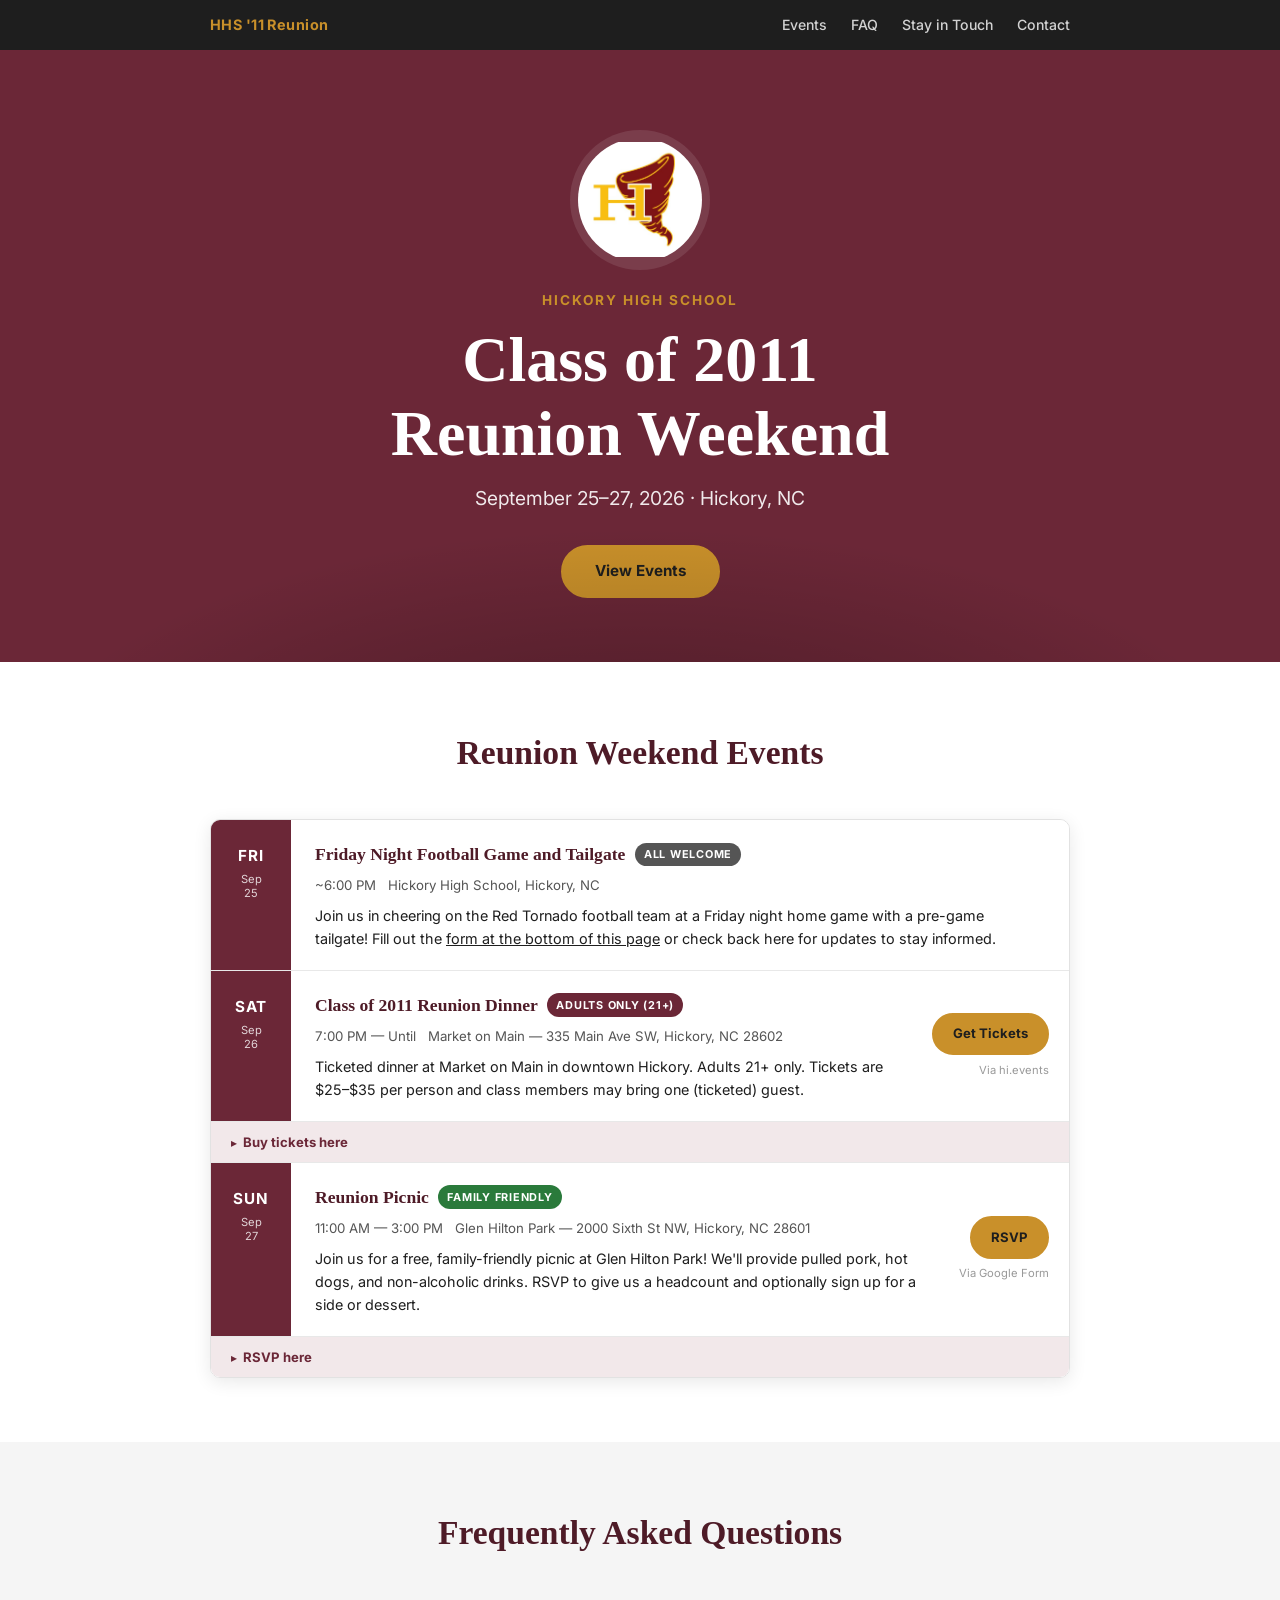
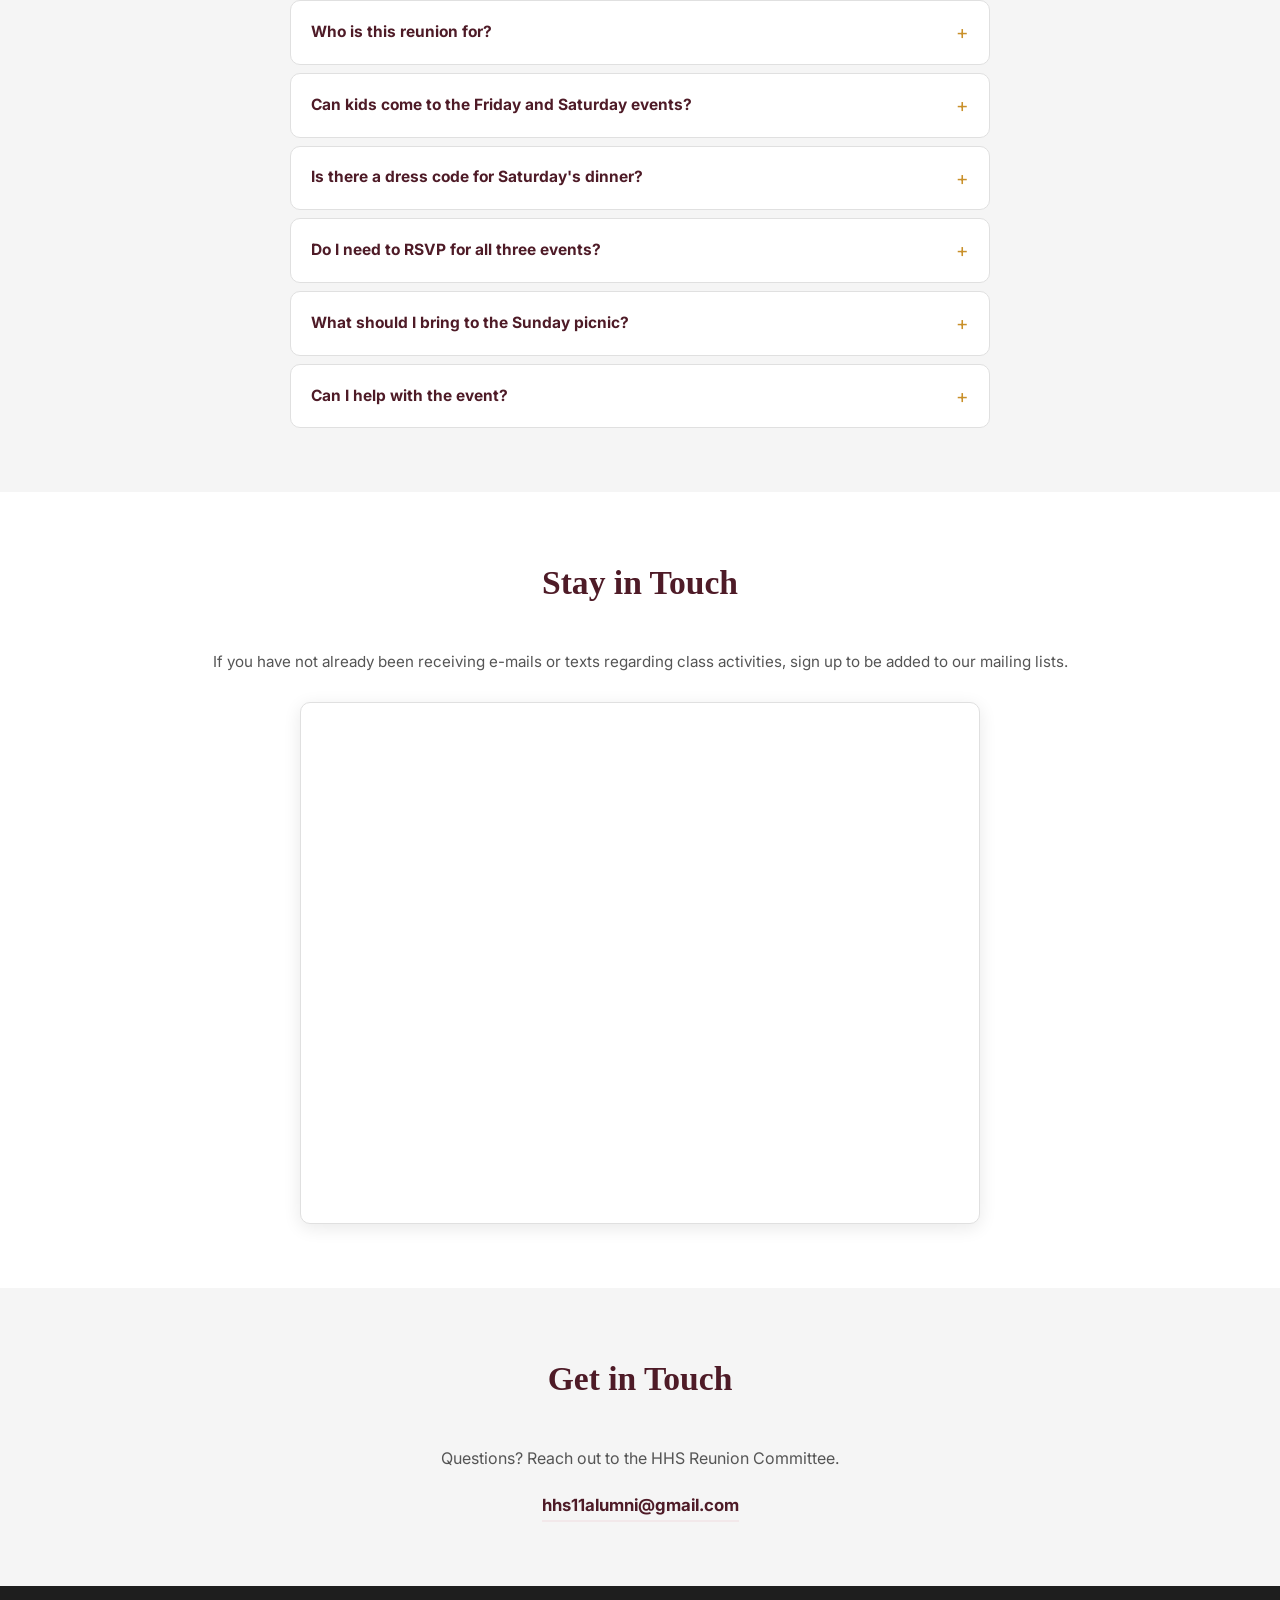
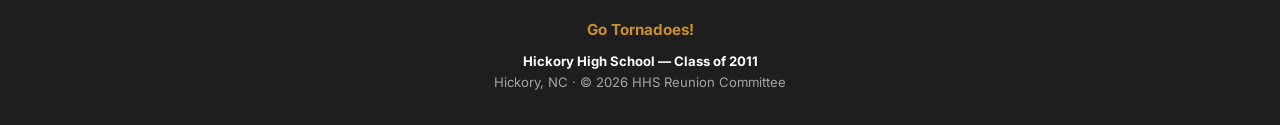
==== commit 9ef7c97c: "Update ticket price" ====
--- a/index.html
+++ b/index.html
@@ -84,7 +84,7 @@
             </div>
             <p class="agenda-desc">
               Ticketed dinner at Market on Main in downtown Hickory. Adults 21+ only.
-              Tickets are $25&ndash;$45 per person and class members may bring one (ticketed) guest.
+              Tickets are $25&ndash;$35 per person and class members may bring one (ticketed) guest.
             </p>
           </div>
           <div class="agenda-action">
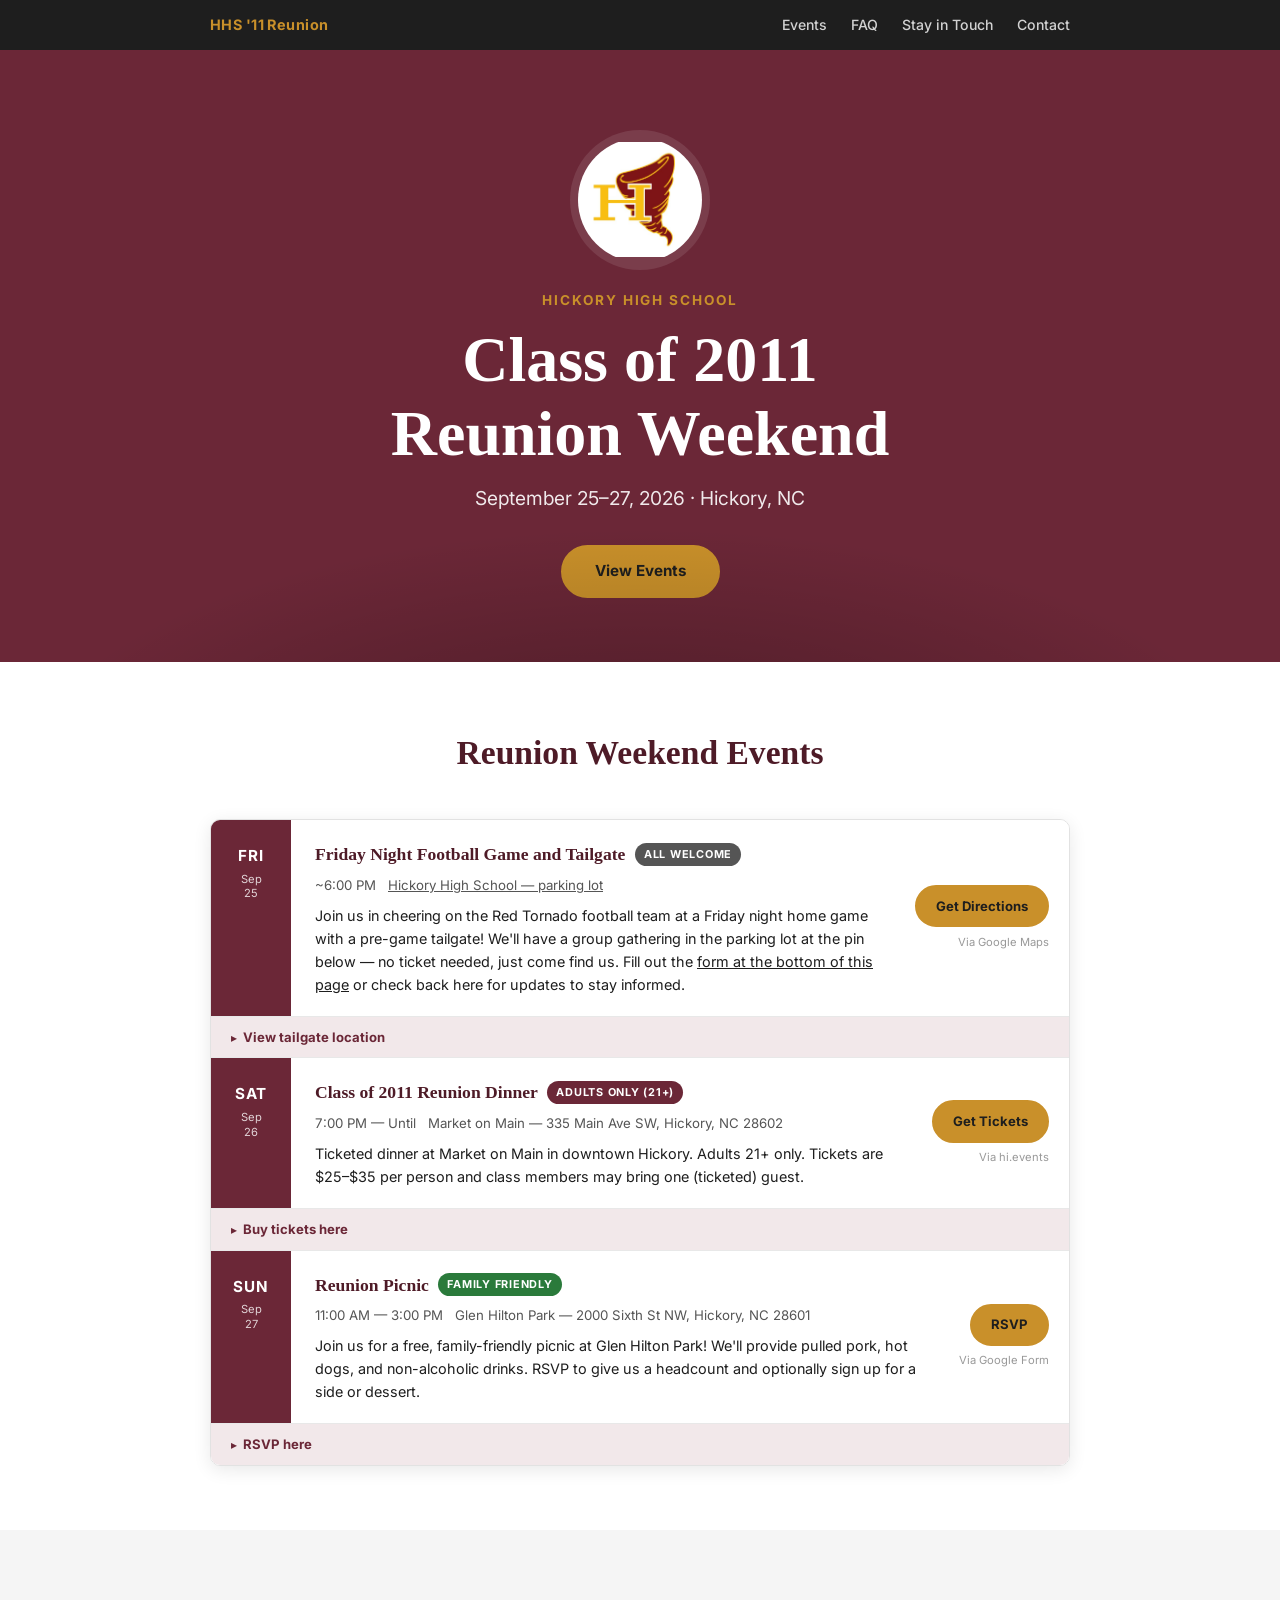
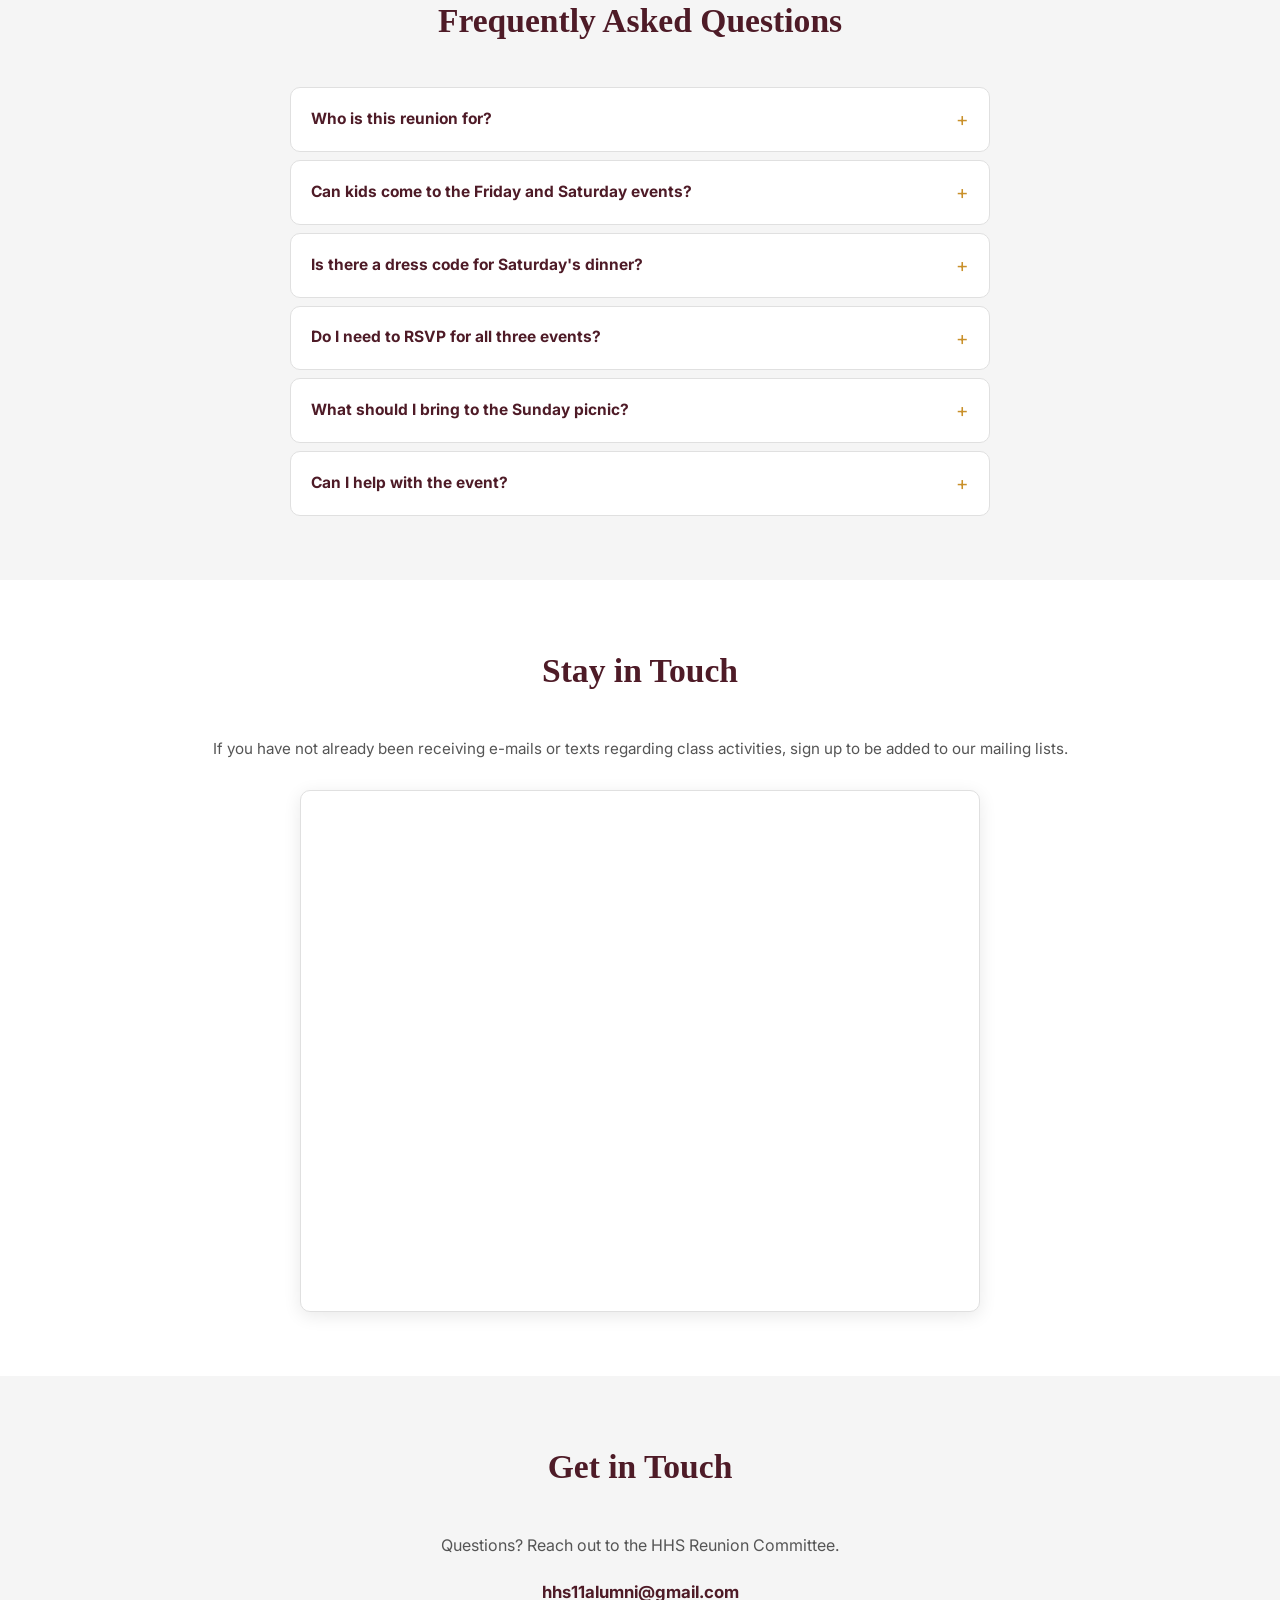
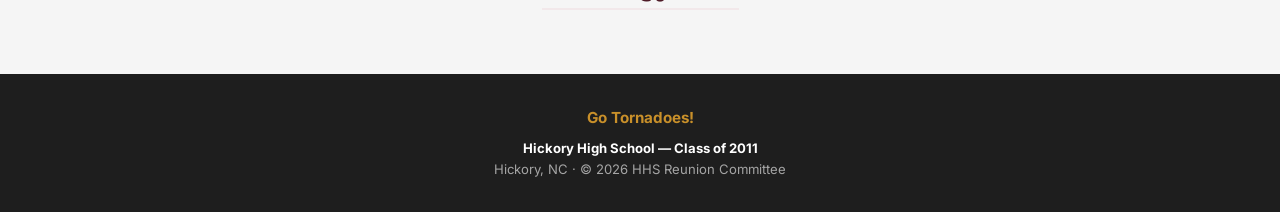
==== commit 4ff542ea: "Add tailgate location" ====
--- a/index.html
+++ b/index.html
@@ -56,15 +56,33 @@
             </div>
             <div class="agenda-meta">
               <span>~6:00 PM</span>
-              <span>Hickory High School, Hickory, NC</span>
+              <span><a href="https://maps.app.goo.gl/c3GtdBwujmBn9XMY6" target="_blank" rel="noopener">Hickory High School &mdash; parking lot</a></span>
             </div>
             <p class="agenda-desc">
               Join us in cheering on the Red Tornado football team at a Friday night home game with a pre-game tailgate!
+              We'll have a group gathering in the parking lot at the pin below &mdash; no ticket needed, just come find us.
               Fill out the <a href="#stay-in-touch">form at the bottom of this page</a> or check back here for updates to stay informed.
             </p>
           </div>
           <div class="agenda-action">
-          </div>
+            <a class="btn-rsvp active" href="https://maps.app.goo.gl/c3GtdBwujmBn9XMY6" target="_blank" rel="noopener">Get Directions</a>
+            <span class="rsvp-label">Via Google Maps</span>
+          </div>
+          <details class="agenda-embed">
+            <summary>View tailgate location</summary>
+            <div class="agenda-embed-body">
+              <iframe
+                src="https://www.google.com/maps?q=35.748323,-81.332215&output=embed"
+                width="100%"
+                height="360"
+                style="border:0;"
+                title="Friday tailgate location map"
+                loading="lazy"
+                referrerpolicy="no-referrer-when-downgrade">
+                Loading map&hellip;
+              </iframe>
+            </div>
+          </details>
         </div>
 
         <!-- Saturday -->
@@ -182,7 +200,7 @@
         <details>
           <summary>Is there a dress code for Saturday's dinner?</summary>
           <div class="faq-answer">
-            <p>TBD &mdash; check back for updates as we get closer to the event.</p>
+            <p>Nope! Come wearing whatever you feel most comfortable in!</p>
           </div>
         </details>
 
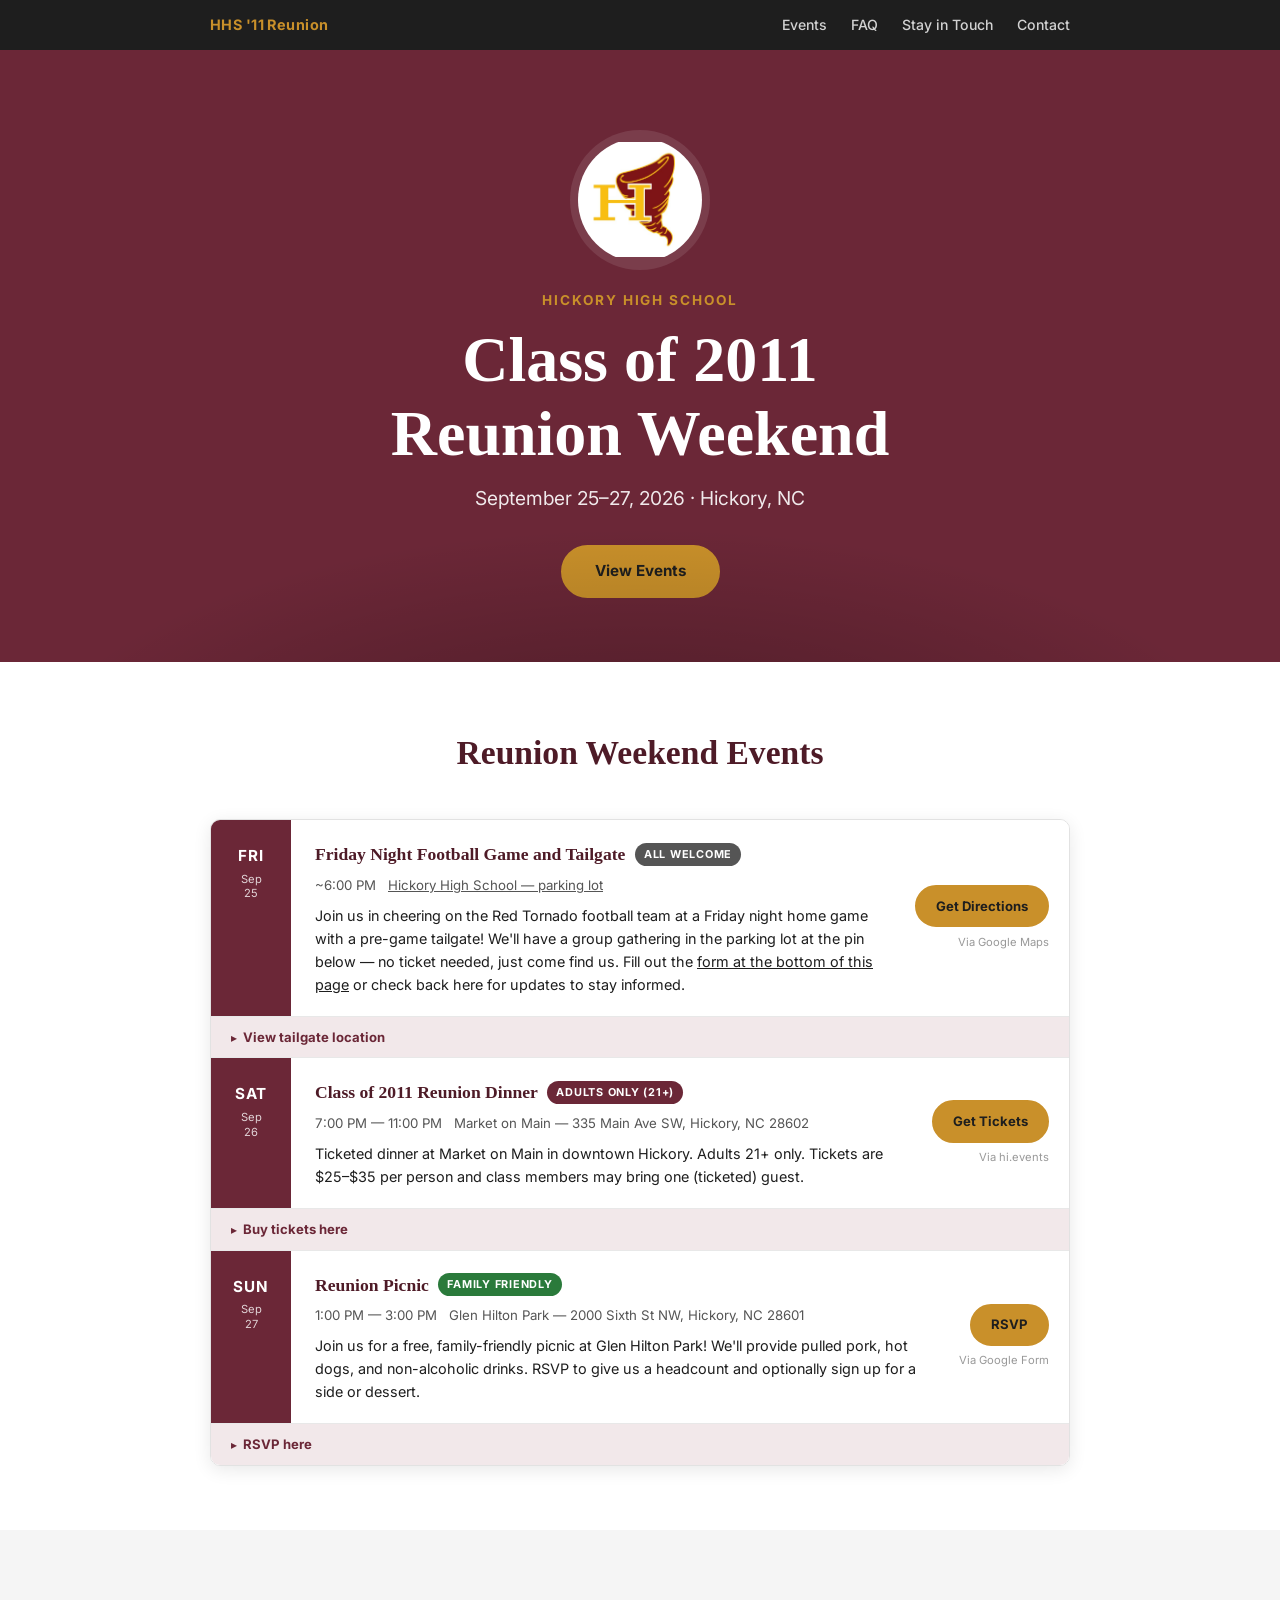
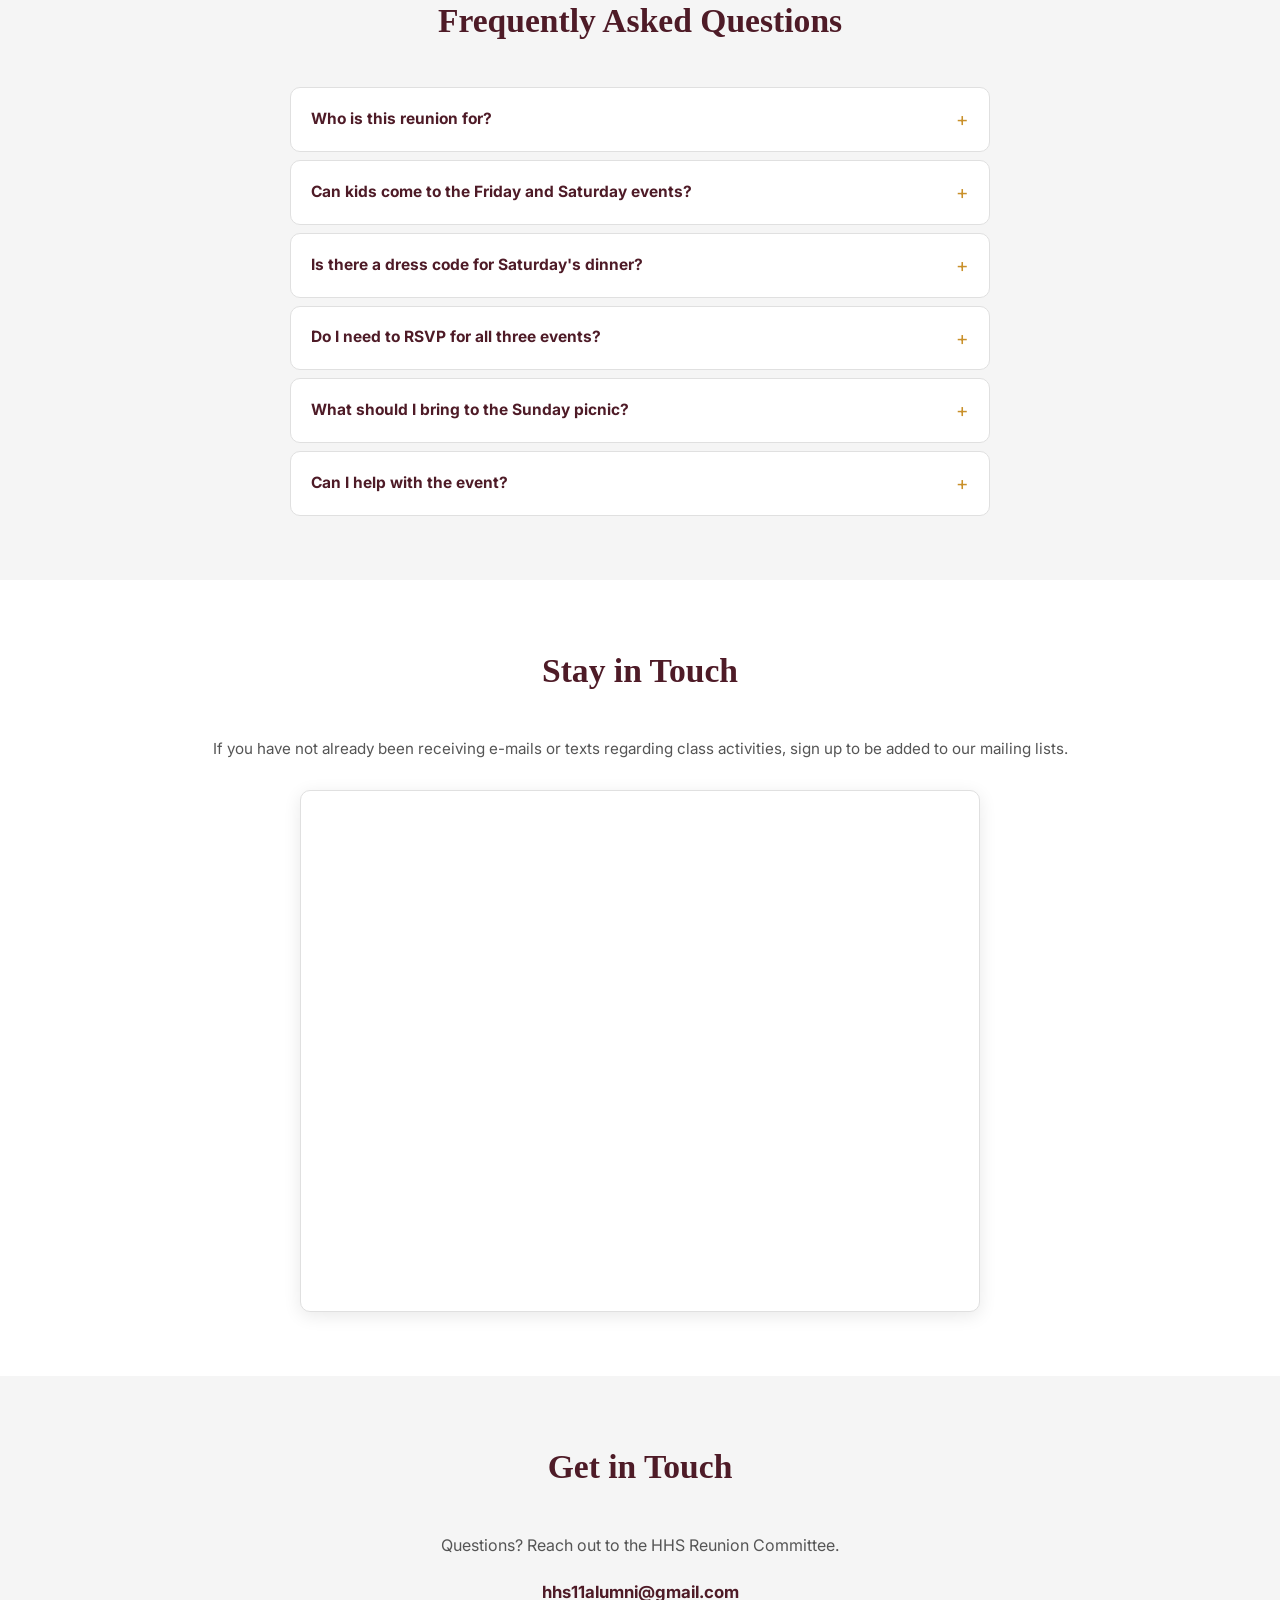
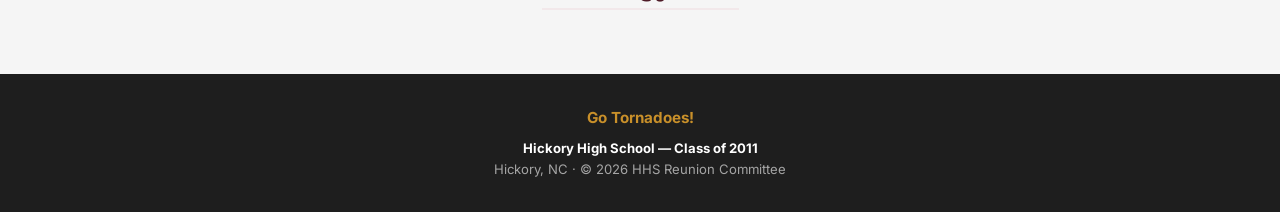
==== commit faa7abf9: "Update picnic time" ====
--- a/index.html
+++ b/index.html
@@ -97,7 +97,7 @@
               <span class="event-badge badge--adults">Adults Only (21+)</span>
             </div>
             <div class="agenda-meta">
-              <span>7:00 PM &mdash; Until</span>
+              <span>7:00 PM &mdash; 11:00 PM</span>
               <span>Market on Main &mdash; 335 Main Ave SW, Hickory, NC 28602</span>
             </div>
             <p class="agenda-desc">
@@ -142,7 +142,7 @@
               <span class="event-badge badge--family">Family Friendly</span>
             </div>
             <div class="agenda-meta">
-              <span>11:00 AM &mdash; 3:00 PM</span>
+              <span>1:00 PM &mdash; 3:00 PM</span>
               <span>Glen Hilton Park &mdash; 2000 Sixth St NW, Hickory, NC 28601</span>
             </div>
             <p class="agenda-desc">
